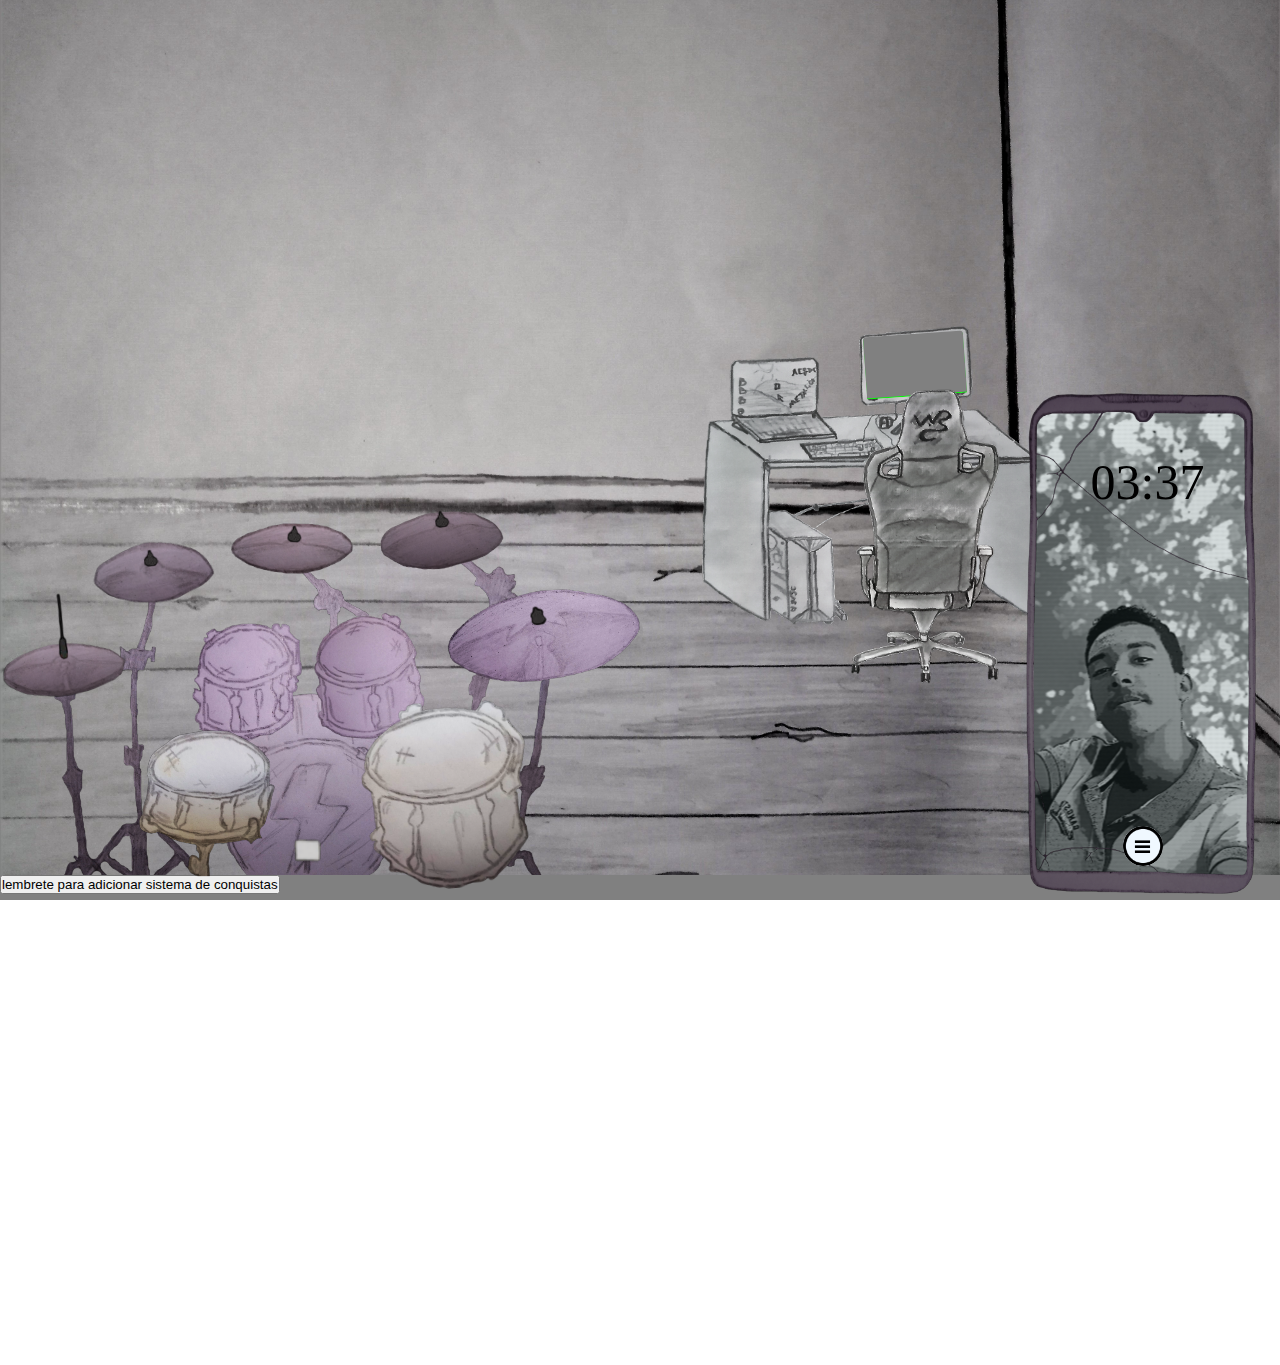
==== index.html @ 9cecd888 "deixando o site responsivo" ====
<!DOCTYPE html>
<html lang="pt-br">

<head>
  <meta charset="UTF-8">
  <meta http-equiv="X-UA-Compatible" content="IE=edge">
  <meta name="viewport" content="width=device-width, initial-scale=1.0">
  <link rel="stylesheet" href="assets/Css/style.css">
  <title>Portfolio</title>
</head>

<body>
  <div class="container">
    <div class="drums">
      <div class="bateria">
        <img src="assets/Media/bateria/bateria2.png" alt="bateria">
        <div data-key="KeyS" class="tom-1 click">
          <div class="tom-1-1"></div>
        </div>
        <div data-key="KeyD" class="tom-2 click">
          <div class="tom-2-2"></div>
        </div>
        <div data-key="KeyZ" class="snare click">
          <div class="snare-drum"></div>
        </div>
        <div data-key="KeyX" class="floor click">
          <div class="floor-drum"></div>
        </div>
        <div data-key="KeyA" class="hi-hat click">
          <div class="hi-hat-cymbal"></div>
        </div>
        <div class="hi-plus">
          <div class="hi-hat-plus"></div>
        </div>
        <div data-key="KeyQ" class="crash click">
          <div class="crash-drum"></div>
        </div>
        <div class="crash-plus">
          <div class="crash-drum-plus"></div>
        </div>
        <div data-key="KeyW" class="crash-2 click">
          <div class="crash-2-drum"></div>
        </div>
        <div class="crash-2-plus">
          <div class="crash-2-drum-plus"></div>
        </div>
        <div data-key="KeyE" class="crash-3 click">
          <div class="crash-3-drum"></div>
        </div>
        <div class="crash-3-plus">
          <div class="crash-3-drum-plus"></div>
        </div>
        <div data-key="KeyC" class="ride click">
          <div class="ride-cymbal"></div>
        </div>
        <div class="ride-plus">
          <div class="ride-cymbal-plus"></div>
        </div>
        <div data-key="Space" class="kick click">
          <div class="kick-drum"></div>
        </div>
        <div data-key="Space" class="pedal click">
          <div class="pedal-drum"></div>
        </div>
      </div>
    </div>

    <div class="desk">
      <div class="desk-img">
        <div class="desk-hand"><iframe width="100" height="61" src="https://www.youtube.com/embed/bCwcjfxvOCU?start=77" title="YouTube video player" frameborder="0" allow="accelerometer; autoplay; clipboard-write; encrypted-media; gyroscope; picture-in-picture; web-share" allowfullscreen></iframe><div class="desk-tv-grey"></div></div>
        <div class="desk-chair"></div>
      </div>

      <div class="second-desk">
        <div class="sd-drums"></div>
        <div class="sd-phone"></div>
      </div>
    </div>

    <div class="dialogue none">
      <p id="dialogue-text"></p>
    </div>
    
    <div class="phone">
      <div class="celular">
        <div class="tela">
          <img src="assets/Media/phone/phone2.png" alt="celular">
          <div class="first-screen flex">
            <div class="hours"></div>
            <div class="menu" title="Menu"></div>
          </div>

          <div class="bottons none">
            <div class="back">
              <div class="back-img" title="Voltar"></div>
            </div>
            <div class="home">
              <div class="homi-img" title="Tela Inicial"></div>
            </div>
            <div class="square">
              <div class="square-img"></div>
            </div>
          </div>

          <div class="second-screen none">
            <div class="app i-weather"></div>
            <div class="app i-camera"></div>
            <div class="app i-calendar"></div>
            <div class="app i-github"></div>
            <div class="app i-linkedin"></div>
            <div class="app i-calculator"></div>
            <div class="app i-memory"></div>
            <div class="app i-internet"></div>
            <div class="app i-quiz"></div>
            <div class="app i-contact"></div>
            <div class="app i-carrer"></div>
            <div class="app i-config"></div>
          </div>

          <div class="weather none">
            <h1>Clima</h1>

            <form class="busca">
              <input type="search" id="search-input">
              <button>Buscar</button>
            </form>

            <div class="resultado none">
              <div class="titulo">---</div>

              <div class="info">
                <div class="temp">
                  <div class="temp-titulo">Temperatura:</div>
                  <div class="temp-info">-- <sup>ºC</sup></div>
                </div>
                <div class="vento">
                  <div class="vento-titulo">Vento:</div>
                  <div class="vento-info">-- <span>km/h</span></div>
                </div>

                <img src="" alt="">
              </div>
            </div>

            <div class="aviso">Digite o nome da cidade que você deseja pesquisar sobre o clima atual!</div>

          </div>

          <div class="camera none">
            <div class="camera-top"></div>
            <div class="camera-bottom">
              <div class="camera-pictures"></div>
              <div class="camera-shot">
                <div class="ca-shot-ball"></div>
              </div>
              <div class="camera-front">
                <div class="ca-front-ball" title="Camera Frontal"></div>
              </div>
            </div>
          </div>

          <div class="about none">
            <h6>Sobre min</h6>
            <h1><br>
              <h5></h5>
            </h1>
            <span></span>
            <p></p>
            <div class="about-box">
              <span class="about-prev">
                <=</span>
                  <span class="about-next">=></span>
            </div>

          </div>

          <div class="github none">
            <div class="git-header">
              <div class="git-h"></div>
            </div>

            <div class="git-desc">
              <div class="git-img">
                <h5>WeulerSilva</h5>
              </div>
            </div>

            <div class="git-status">texto generico que vai ser mudado posteriormente!</div>

            <span>Joined 08/06/2023</span>

            <div class="git-bar"></div>

            <a href="https://github.com/WeulerSilva" target="_blank" class="git-perf">Perfil</a>
            <a href="https://github.com/WeulerSilva/Projetos" target="_blank" class="git-rep">Repositorios</a>
          </div>

          <div class="linkedin none">
            <div class="linkedin-head">
              <div class="linkedin-head-logo"></div>
              <div class="linkedin-head-img"></div>
              <h1>Weuler Silva</h1>
              <span>Front-end | Desenhista</span>
              <p>Alagoas, Brasil.</p>
            </div>

            <div class="linkedin-bar"></div>

            <div class="linkedin-about">
              <h2>Sobre</h2>
              <p>Texto pra ser preenchido depois futuramente para ficar igual ao linkedin.</p>
            </div>

            <div class="linkedin-bars"></div>

            <a href="https://www.linkedin.com/in/weuler-silva-b5887627a/" target="_blank">Ir para meu perfil</a>
          </div>

          <div class="calculator none">
            <h1>Calculadora</h1>
            <input type="text" value="">
            <table>
              <tr>
                <td><button class="botao" onclick="insert('7')">7</button></td>
                <td><button class="botao" onclick="insert('8')">8</button></td>
                <td><button class="botao" onclick="insert('6')">6</button></td>
                <td><button class="s-botao" onclick="erase()">Del</button></td>
              </tr>
              <tr>
                <td><button class="botao" onclick="insert('4')">4</button></td>
                <td><button class="botao" onclick="insert('5')">5</button></td>
                <td><button class="botao" onclick="insert('6')">6</button></td>
                <td><button class="botao" onclick="insert('+')">+</button></td>
              </tr>
              <tr>
                <td><button class="botao" onclick="insert('1')">1</button></td>
                <td><button class="botao" onclick="insert('2')">2</button></td>
                <td><button class="botao" onclick="insert('3')">3</button></td>
                <td><button class="botao" onclick="insert('-')">-</button></td>
              </tr>
              <tr>
                <td><button class="botao" onclick="insert('.')">.</button></td>
                <td><button class="botao" onclick="insert('0')">0</button></td>
                <td><button class="botao" onclick="insert('/')">/</button></td>
                <td><button class="botao" onclick="insert('*')">*</button></td>
              </tr>
              <tr>
                <td colspan="2"><button class="t-botao" onclick="clean()">Reset</button></td>
                <td colspan="2"><button class="f-botao" onclick="calcular()">=</button></td>
              </tr>
            </table>
          </div>

          <div class="memory none">
            <h1>Jogo da Memória</h1>
            <p>Vidas: 18</p>
            <p class="memory-win">V: 0</p>
            <p class="memory-lose">D: 0</p>
            <div class="memory-grid"></div>
          </div>

          <div class="internet none">
            <div class="inter-header">
              <div class="inter-header-logo"></div>
              <div class="inter-header-search"></div>
            </div>
            <div class="inter-body"></div>
            <div class="inter-footer">
              <div class="inter-footer-bar">
                <div class="inter-footer-name">I</div>
                <div class="inter-footer-name">n</div>
                <div class="inter-footer-name">t</div>
                <div class="inter-footer-name">e</div>
                <div class="inter-footer-name">r</div>
                <div class="inter-footer-name">n</div>
                <div class="inter-footer-name">e</div>
                <div class="inter-footer-name">t</div>
              </div>
              <div class="inter-footer-bar">
                <div class="inter-footer-number active" data-web="1">1</div>
                <div class="inter-footer-number" data-web="2">2</div>
                <div class="inter-footer-number" data-web="3">3</div>
                <div class="inter-footer-number" data-web="4">4</div>
                <div class="inter-footer-number" data-web="5">5</div>
                <div class="inter-footer-number" data-web="6">6</div>
                <div class="inter-footer-number" data-web="7">7</div>
                <div class="inter-footer-number" data-web="8">8</div>
              </div>
            </div>
          </div>

          <div class="quiz none">
            <h1>Quiz</h1>
            <div class="progress">
              <div class="progress-bar"></div>
            </div>

            <div class="question-area">
              <div class="question">...</div>
              <div class="options"></div>
            </div>

            <div class="score-area">
              <div class="score-text">Parabens</div>
              <div class="score-bi"></div>
              <div class="score-pct">Acertou 99%</div>
              <div class="score-text-two">Voce acertou 9 questoes de 10</div>
              <button>Tente denovo!</button>
            </div>
          </div>

          <div class="contact none">

            <div class="contact-number">
              <h1>Contatos</h1>
              <div class="my-contact" data-contact="Email" data-li="Email-genericoi@generico.com">
                <div class="contact-copied"></div>
                <div class="my-contact-info">
                  <div class="contact-contact"><span>Email</span></div>
                </div>
              </div>

              <div class="my-contact" data-contact="GitHub" data-li="https://github.com/WeulerSilva">
                <div class="contact-copied"></div>

                <div class="my-contact-info">
                  <div class="contact-contact"><span>GitHub</span></div>
                </div>
              </div>

              <div class="my-contact" data-contact="Linkedin"
                data-li="https://www.linkedin.com/in/weuler-silva-b5887627a/">
                <div class="contact-copied"></div>

                <div class="my-contact-info">
                  <div class="contact-contact"><span>Linkedin</span></div>
                </div>
              </div>

              <div class="my-contact" data-contact="Curriculo">
                <div class="contact-copied"></div>

                <div class="my-contact-info">
                  <div class="contact-contact"><span class="resume">Curiculo</span></div>
                </div>
              </div>
            </div>

            <div class="contact-open none">
              <div class="contact-open-center none">
                <div class="contact-open-photo"></div>
                <h3>aleatorio</h3>
              </div>

              <div class="contact-open-links"></div>
            </div>

            <div class="contact-footer">
              <div class="contact-footer-photo"></div>
              <h6>Meus contatos</h6>
            </div>

          </div>

          <div class="calendar none">
            <h1>Calendário</h1>
            <span>2000</span>
            <ul class="week">

            </ul>
            <div class="calendar-day">06</div>
            <h3>Julho</h3>

            <div class="calendar-change">
              <div class="calendar-prev">Anterior</div>
              <div class="calendar-next">Proximo</div>
            </div>

          </div>

          <div class="config none">
            <h1>Configurações</h1>

            <form class="config-lang">
              <p>Mudar idioma:</p>
              <select class="config-language">
                <option value="false">PT-BR</option>
                <option value="true" class="eng">ENG</option>
              </select>
              <button>Fazer alteração</button>
            </form>
          </div>
        </div>
      </div>

    </div>
  </div>
  <footer>
    <button>lembrete para adicionar sistema de conquistas</button>
  </footer>

  <script src="assets/Js/drum.js"></script>
  <script src="assets/Js/phone.js"></script>
  <script src="assets/Js/dialogue.js"></script>
</body>

</html>
---- assets/Css/style.css ----
@keyframes chair-animation {
  0% {
    transform: rotateY(0deg)
  }

  5% {
    transform: rotateY(-7deg)
  }

  10% {
    transform: rotateY(-15deg)
  }

  15% {
    transform: rotateY(-0deg)
  }

  20% {
    transform: rotateY(7deg)
  }

  25% {
    transform: rotateY(15deg)
  }

  30% {
    transform: rotateY(0deg)
  }

  35% {
    transform: rotateY(-7deg)
  }

  40% {
    transform: rotateY(-15deg)
  }

  45% {
    transform: rotateY(0deg)
  }

  50% {
    transform: rotateY(7deg)
  }

  55% {
    transform: rotateY(15deg)
  }

  60% {
    transform: rotateY(-7deg)
  }

  65% {
    transform: rotateY(-15deg)
  }

  70% {
    transform: rotateY(-0deg)
  }

  75% {
    transform: rotateY(7deg)
  }

  80% {
    transform: rotateY(15deg)
  }

  85% {
    transform: rotateY(0deg)
  }

  90% {
    transform: rotateY(-7deg)
  }

  95% {
    transform: rotateY(-15deg)
  }

  100% {
    transform: rotateY(0deg)
  }
}

@keyframes ride {
  0% {
    transform: rotateZ(-3deg)
  }

  25% {
    transform: rotateZ(-7deg)
  }

  50% {
    transform: rotateZ(0deg)
  }

  75% {
    transform: rotateZ(-7deg)
  }

  100% {
    transform: rotateZ(-3deg)
  }
}

@keyframes crash {
  0% {
    transform: rotateX(0deg);
  }

  25% {
    transform: rotateX(50deg);
  }

  50% {
    transform: rotateX(10deg);
  }

  75% {
    transform: rotateX(35deg);
  }

  100% {
    transform: rotateX(0deg);
  }
}

@keyframes hi-hat {
  0% {
    transform: translateY(0px) rotateZ(-5deg)
  }

  50% {
    transform: translateY(4px) rotateZ(-5deg)
  }

  100% {
    transform: translateY(0px) rotateZ(-5deg)
  }
}

@keyframes tom-1 {
  0% {
    transform: translateY(0px)
  }

  50% {
    transform: translateY(4px)
  }

  100% {
    transform: translateY(0px)
  }
}

@keyframes tom-2 {
  0% {
    transform: translateY(0px) rotateZ(-5deg)
  }

  50% {
    transform: translateY(4px) rotateZ(-5deg)
  }

  100% {
    transform: translateY(0px) rotateZ(-5deg)
  }
}

@keyframes floor {
  0% {
    transform: translateY(0px) rotateZ(-5deg)
  }

  50% {
    transform: translateY(4px) rotateZ(-5deg)
  }

  100% {
    transform: translateY(0px) rotateZ(-5deg)
  }
}

@keyframes pedal {
  0% {
    transform: translateY(0px) scale(1.03);
  }

  50% {
    transform: translateY(-7px) scale(0.7);
  }

  100% {
    transform: translateY(0px) scale(1.03);
  }
}



* {
  box-sizing: border-box;
  padding: 0;
  margin: 0;
}

body {
  overflow: hidden;
}

.container {
  display: flex;
  justify-content: space-between;
  width: 100vw;
  height: calc(100vh - 25px);
  background-color: aquamarine;
  background-image: url(../Images/quarto3.jpg);
  background-position: center;
  background-size: cover;
}

footer {
  width: 100vw;
  height: 25px;
  background-color: gray;
}

.flex {
  display: flex;
}

.none {
  display: none;
}



/*BATERIA*/
.drums {
  display: flex;
  justify-content: center;
  align-items: flex-end;
}

.bateria {
  position: relative;
  width: 600px;
  height: 362px;
  bottom: 6px;
}

.bateria img {
  display: inline-block;
  height: auto;
  max-width: 100%;
}

.bateria>div {
  position: absolute;
  top: 0;
}

.tom-1 {
  height: 32%;
  width: 19%;
  margin: 19.5% 32%;
  position: relative;
}

.tom-1-animation {
  animation-name: tom-2;
  animation-duration: 0.5s;
}

.tom-1-1 {
  background: url(../Media/bateria/tom1.png) no-repeat;
  background-size: contain;
  -webkit-filter: brightness(1);
  filter: brightness(1);
  transform: scaleY(1.03);
}

.tom-1-1 {
  display: flex;
  justify-content: center;
  align-items: center;
  height: 100%;
  width: 100%;
  cursor: pointer;
  position: absolute;
}

.tom-2 {
  height: 35%;
  width: 18.5%;
  margin: 18% 52%;
  transform: rotateZ(-5deg);
}

.tom-2-animation {
  animation-name: tom-2;
  animation-duration: 0.5s;
}

.tom-2-2 {
  background: url(../Media/bateria/tom2.png) no-repeat;
  background-size: contain;
  -webkit-filter: brightness(1);
  filter: brightness(1);
  transform: scaleY(1.03);
}

.tom-2-2 {
  display: flex;
  justify-content: center;
  align-items: center;
  height: 100%;
  width: 100%;
  cursor: pointer;
  position: absolute;
}

.snare {
  height: 40%;
  width: 23%;
  margin: 37.4% 23%;
}

.snare-drum {
  background: url(../Media/bateria/snare1.png) no-repeat;
  background-size: contain;
  -webkit-filter: brightness(1);
  filter: brightness(1);
  transform: scaleY(1.03);
}

.snare-drum {
  display: flex;
  justify-content: center;
  align-items: center;
  height: 100%;
  width: 100%;
  cursor: pointer;
  position: absolute;
}

.floor {
  height: 52%;
  width: 30%;
  margin: 32.4% 60%;
  transform: rotateZ(-5deg);
}

.floor-animation {
  animation-name: floor;
  animation-duration: 0.5s;
}

.floor-drum {
  background: url(../Media/bateria/floor.png) no-repeat;
  background-size: contain;
  -webkit-filter: brightness(1);
  filter: brightness(1);
  transform: scaleY(1.03);
}

.floor-drum {
  display: flex;
  justify-content: center;
  align-items: center;
  height: 100%;
  width: 100%;
  cursor: pointer;
  position: absolute;
}

.hi-hat {
  height: 16%;
  width: 21%;
  margin: 22.5% 0%;
  transform: rotateZ(-5deg);
  position: relative;
}

.hi-hat-animation {
  animation-name: hi-hat;
  animation-duration: 0.5s;
}

.hi-hat-cymbal {
  background: url(../Media/bateria/hi-hat.png) no-repeat;
  background-size: contain;
  -webkit-filter: brightness(1);
  filter: brightness(1);
  transform: scaleY(1.03);
}

.hi-hat-cymbal {
  display: flex;
  justify-content: center;
  align-items: center;
  height: 100%;
  width: 100%;
  cursor: pointer;
  position: absolute;
}

.hi-plus {
  height: 18.3%;
  width: 5%;
  margin: 14.3% 8.6%;
  transform: rotateZ(2deg);
  position: relative;
}

.hi-hat-plus {
  background: url(../Media/bateria/hi-hat2.png) no-repeat;
  background-size: contain;
  -webkit-filter: brightness(1);
  filter: brightness(1);
  transform: scaleY(1.03);
}

.hi-hat-plus {
  display: flex;
  justify-content: center;
  align-items: center;
  height: 100%;
  width: 100%;
  position: absolute;
}

.crash {
  height: 18%;
  width: 21%;
  margin: 5.5% 15%;
  position: relative;
}

.crash-animation {
  animation-name: crash;
  animation-duration: 0.5s;
}

.crash-drum {
  background: url(../Media/bateria/crash1.png) no-repeat;
  background-size: contain;
  -webkit-filter: brightness(1);
  filter: brightness(1);
  transform: scaleY(1.03);
}

.crash-drum {
  display: flex;
  justify-content: center;
  align-items: center;
  height: 100%;
  width: 100%;
  cursor: pointer;
  position: absolute;
}

.crash-plus {
  height: 5.3%;
  width: 3%;
  margin: 6.9% 23.6%;
  transform: rotateZ(-7deg);
  position: relative;
}

.crash-drum-plus {
  background: url(../Media/bateria/plug-crash.png) no-repeat;
  background-size: contain;
  -webkit-filter: brightness(1);
  filter: brightness(1);
  transform: scaleY(1.03);
}

.crash-drum-plus {
  display: flex;
  justify-content: center;
  align-items: center;
  height: 100%;
  width: 100%;
  position: absolute;
}

.crash-2 {
  height: 15%;
  width: 21%;
  margin: 2.5% 38%;
  position: relative;
}

.crash-2-drum {
  background: url(../Media/bateria/crash2.png) no-repeat;
  background-size: contain;
  -webkit-filter: brightness(1);
  filter: brightness(1);
  transform: scaleY(1.03);
}

.crash-2-drum {
  display: flex;
  justify-content: center;
  align-items: center;
  height: 100%;
  width: 100%;
  cursor: pointer;
  position: absolute;
}

.crash-2-plus {
  height: 5.3%;
  width: 3%;
  margin: 2.9% 47.6%;
  transform: rotateZ(2deg);
  position: relative;
}

.crash-2-drum-plus {
  background: url(../Media/bateria/plug-crash.png) no-repeat;
  background-size: contain;
  -webkit-filter: brightness(1);
  filter: brightness(1);
  transform: scaleY(1.03);
}

.crash-2-drum-plus {
  display: flex;
  justify-content: center;
  align-items: center;
  height: 100%;
  width: 100%;
  position: absolute;
}

.crash-3 {
  height: 17%;
  width: 21%;
  margin: 0.5% 63%;
  transform: rotateZ(-5deg);
  position: relative;
}

.crash-3-drum {
  background: url(../Media/bateria/crash3.png) no-repeat;
  background-size: contain;
  -webkit-filter: brightness(1);
  filter: brightness(1);
  transform: scaleY(1.03);
}

.crash-3-drum {
  display: flex;
  justify-content: center;
  align-items: center;
  height: 100%;
  width: 100%;
  cursor: pointer;
  position: absolute;
}

.crash-3-plus {
  height: 5.3%;
  width: 3%;
  margin: 0.3% 72.2%;
  transform: rotateZ(-10deg);
  position: relative;
}

.crash-3-drum-plus {
  background: url(../Media/bateria/plug-crash.png) no-repeat;
  background-size: contain;
  -webkit-filter: brightness(1);
  filter: brightness(1);
  transform: scaleY(1.03);
}

.crash-3-drum-plus {
  display: flex;
  justify-content: center;
  align-items: center;
  height: 100%;
  width: 100%;
  position: absolute;
}

.ride {
  height: 27%;
  width: 33%;
  margin: 13.5% 74%;
  transform: rotateZ(-3deg);
  position: relative;
}

.ride-animation {
  animation-name: ride;
  animation-duration: 0.5s;
}

.ride-cymbal {
  background: url(../Media/bateria/ride.png) no-repeat;
  background-size: contain;
  -webkit-filter: brightness(1);
  filter: brightness(1);
  transform: scaleY(1.03);
}

.ride-area,
.ride-cymbal {
  height: 100%;
  width: 100%;
  cursor: pointer;
  position: absolute;
}

.ride-plus {
  height: 6.3%;
  width: 3%;
  margin: 16.3% 88.2%;
  transform: rotateZ(-3deg);
  position: relative;
}

.ride-cymbal-plus {
  background: url(../Media/bateria/plug-ride.png) no-repeat;
  background-size: contain;
  -webkit-filter: brightness(1);
  filter: brightness(1);
  transform: scaleY(1.03);
}

.ride-cymbal-plus {
  display: flex;
  justify-content: center;
  align-items: center;
  height: 100%;
  width: 100%;
  position: absolute;
}

.kick {
  height: 30%;
  width: 16%;
  margin: 43% 45%;
}

.kick-drum {
  background: url() no-repeat;
  background-size: contain;
  -webkit-filter: brightness(1);
  filter: brightness(1);
  transform: scaleY(1.03);
}

.kick-drum {
  display: flex;
  justify-content: center;
  align-items: center;
  height: 100%;
  width: 100%;
  cursor: pointer;
  position: absolute;
}

.pedal {
  height: 8%;
  width: 5%;
  margin: 55% 48.7%;
}

.pedal-animation {
  animation-name: pedal;
  animation-duration: 0.5s;
}

.pedal-drum {
  background: url(../Media/bateria/pedal-drum.png) no-repeat;
  background-size: contain;
  -webkit-filter: brightness(1);
  filter: brightness(1);
  transform: scaleY(1.03);
}

.pedal-drum {
  height: 100%;
  width: 100%;
  cursor: pointer;
  position: absolute;
}

/*desk*/
.desk {
  display: flex;
  justify-content: center;
  align-items: flex-end;
}

.desk-img {
  background-image: url(../Images/desk.png);
  background-size: contain;
  background-position: center;
  background-repeat: no-repeat;
  position: relative;
  width: 400px;
  height: 300px;
  bottom: 250px;
  left: 70px;
}

.desk-hand {
  background-image: url();
  background-size: contain;
  background-position: center;
  background-repeat: no-repeat;
  background-color: #00FF00;
  border-radius: 3px 3px 0px 0px;
  transform: rotateZ(-4deg);
  position: relative;
  left: 195px;
  top: 10px;
  width: 100px;
  height: 61px;
}

.desk-tv-grey {
  cursor: pointer;
  background-color: grey;
  border-radius: 3px 3px 0px 0px;
  transform: rotateZ(0deg);
  position: relative;
  top: -66px;
  width: 100px;
  height: 61px;
}

.desk-chair {
  background-image: url(../Images/chair3.png);
  background-size: contain;
  background-position: center;
  background-repeat: no-repeat;
  position: relative;
  width: 150px;
  height: 300px;
  left: 180px;
}


/* phone */

.phone {
  display: flex;
  justify-content: center;
  align-items: flex-end;
}

.celular {
  position: relative;
  width: 285px;
  height: 492px;
  bottom: -8px;
}

.celular img {
  display: inline-block;
  position: relative;
  z-index: 1;
  height: auto;
  max-width: 100%;
}

.celular>div {
  position: absolute;
  top: 0;
}

.first-screen {
  justify-content: end;
  align-items: center;
  flex-direction: column;
  gap: 343px;
  position: relative;
  width: 218px;
  height: 464px;
  background-color: blue;
  bottom: 489px;
  left: 34px;
  border-radius: 12px;
  transition: all 1s ease-in-out;
}

.first-screen {
  background-image: url(../Media/phone/tela.png);
  background-position: center;
  background-position: cover;
}

.hours {
  display: flex;
  width: 105px;
  height: 30px;
  font-size: 50px;
}

.menu {
  display: flex;
  background-color: aliceblue;
  border-radius: 50%;
  margin-bottom: 10px;
  width: 40px;
  height: 40px;
  cursor: pointer;
  z-index: 2;
}

.menu {
  background-image: url(../Media/phone/menu-icon.png);
  background-position: center;
  background-size: cover;
}

.menu:hover {
  background-color: transparent;
  transition: all 0.7s ease-in-out;
}

.second-screen {
  justify-content: center;
  align-items: flex-start;
  flex-wrap: wrap;
  padding-top: 24px;
  gap: 22px;
  row-gap: 0px;
  position: relative;
  width: 218px;
  height: 464px;
  background-color: #c3d3e1;
  bottom: 489px;
  left: 34px;
  border-radius: 12px;
  transition: all 1s ease-in-out;
}

.app {
  display: flex;
  font-size: 15px;
  border-radius: 50%;
  margin-left: -4px;
  width: 50px;
  height: 50px;
  background-color: white;
  box-shadow: 1px 1px black;
  cursor: pointer;
  z-index: 2;
  opacity: 0.9;
}

.app span {
  position: relative;
  height: 5px;
  color: black;
  top: 50px;
  font-weight: 900;
}

.span-config {
  position: relative;
  height: 5px;
  color: black;
  top: 50px;
  left: 4px;
  font-weight: 900;
}

.bottons {
  position: absolute;
  z-index: 2;
  top: 453px;
  left: 36px;
  width: 74%;
  height: 32px;
  opacity: 0.9;
  background-color: black;
  border-radius: 0px 0px 10px 10px;
}

.back {
  flex: 1;
  background-color: rgb(16 16 16 / 95%);
  border-radius: 0px 0px 0px 10px;
}

.back-img {
  position: relative;
  margin: auto;
  background-image: url(../Media/phone/back-icon.png);
  background-position: center;
  background-size: cover;
  width: 30px;
  height: 28px;
  cursor: pointer;
  z-index: 2;
  transition: all 1s ease-in-out;
}

.back-img:hover {
  background-color: rgba(240, 248, 255, 0.3);
  border-radius: 5px;
}

.home {
  flex: 1;
  background-color: rgb(16 16 16 / 95%);
}

.homi-img {
  position: relative;
  margin: auto;
  background-image: url(../Media/phone/homi-icon.png);
  background-position: center;
  background-size: cover;
  width: 45px;
  height: 28px;
  cursor: pointer;
  z-index: 2;
  transition: all 1s ease-in-out;
}

.homi-img:hover {
  background-color: rgba(240, 248, 255, 0.3);
  border-radius: 5px;
}

.square {
  flex: 1;
  background-color: rgb(16 16 16 / 95%);
  border-radius: 0px 0px 5px;
}

.square-img {
  position: relative;
  margin: auto;
  background-image: url(../Media/phone/square-icon.png);
  background-position: center;
  background-size: cover;
  width: 40px;
  height: 30px;
  z-index: 2;
  transition: all 1s ease-in-out;
}

.square-app {
  justify-content: space-between;
  align-items: center;
  flex-direction: column;
  position: relative;
  width: 218px;
  height: 464px;
  background-color: green;
  bottom: 489px;
  left: 34px;
  border-radius: 12px;
  transition: all 1s ease-in-out;
}

/*App de clima*/
.i-weather {
  background-image: url(../Media/phone/weather-icon.png);
  background-position: center;
  background-size: cover;
  opacity: 0.8;
}

.weather {
  justify-content: flex-start;
  align-items: center;
  flex-direction: column;
  position: relative;
  width: 218px;
  height: 464px;
  background-color: #F9F871;
  bottom: 489px;
  left: 34px;
  border-radius: 12px;
  transition: all 1s ease-in-out;
}

.weather h1 {
  margin-top: 50px;
}

.busca {
  display: flex;
  flex-direction: column;
  gap: 10px;
  margin-top: 20px;
  border-radius: 5px;
  width: 180px;
  height: 60px;
  border-bottom: 1px solid white;
}

.busca input {
  margin: auto;
  border-radius: 5px;
  border-bottom: 2px solid black;
  width: 170px;
  font-size: 18px;
  z-index: 2;
  opacity: 0.9;
  font-family: sans-serif;
  outline: 0;
  color: black;
}

.busca button {
  margin: auto;
  border-bottom: 12px solid black;
  border-radius: 25px;
  width: 100px;
  font-size: 20px;
  font-family: cursive;
  z-index: 2;
  cursor: pointer;
  transition: 1s;
}

.busca button:hover {
  border-bottom: 2px solid black;
}

.aviso {
  font-size: 20px;
  margin: auto;
  text-align: center;
}

.titulo {
  margin-left: -50px;
  margin-top: 25px;
  font-size: 20px;
}

.temp-titulo {
  font-size: 18px;
  margin-top: 8px;
}

.temp-info {
  font-size: 20px;
  padding-left: 16px;
}

.vento-titulo {
  font-size: 18px;
  margin-top: 10px;
}

.vento-info {
  font-size: 20px;
  padding-left: 16px;
}

.cont-bottons {
  position: absolute;
  bottom: 0px;
  width: 100%;
}

.resultado {
  flex-direction: column;
}

/* App de camera */
.i-camera {
  background-image: url(../Media/phone/camera-icon.png);
  background-position: center;
  background-size: cover;
}

.camera {
  justify-content: space-between;
  align-items: center;
  flex-direction: column;
  position: relative;
  width: 218px;
  height: 464px;
  bottom: 489px;
  left: 34px;
  border-radius: 12px;
  transition: all 1s ease-in-out;
}

.camera-img {
  background-image: url(../Media/phone/cachorro.gif);
  background-position: center;
  background-size: cover;
}

.camera-top {
  display: flex;
  background-color: black;
  width: 100%;
  height: 50px;
}

.camera-bottom {
  display: flex;
  background-color: aliceblue;
  width: 100%;
  height: 110px;
}

.camera-pictures {
  flex: 1;
  background-color: black;
}

.camera-shot {
  flex: 2;
  background-color: black;
}

.ca-shot-ball {
  width: 60px;
  height: 60px;
  border-radius: 50%;
  margin-top: 10px;
  margin: auto;
  background-color: white;
  background-image: url(../Media/phone/cam-shot.png);
  background-position: center;
  background-size: cover;
}

.camera-front {
  flex: 1;
  background-color: black;
}

.ca-front-ball {
  position: relative;
  width: 40px;
  height: 40px;
  border-radius: 50%;
  margin-top: 10px;
  margin: auto;
  background-color: black;
  z-index: 2;
  cursor: pointer;
  background-image: url(../Media/phone/cam-front.png);
  background-position: center;
  background-size: cover;
  box-shadow: 0px 2px 20px white;
}

.ca-front-ball:hover {
  box-shadow: none;
}

/* App de carreira */

.about {
  justify-content: flex-start;
  align-items: center;
  flex-direction: column;
  position: relative;
  width: 218px;
  height: 464px;
  background-color: black;
  bottom: 489px;
  left: 34px;
  border-radius: 12px;
  transition: all 1s ease-in-out;
  color: white;
}

.about h6 {
  font-size: 20px;
  margin-top: 10px;
  margin-right: 90px;
  color: #5cd8bc;
}

.about h1 {
  margin-top: 8px;
  font-size: 32px;
}

.about h5 {
  color: #5cd8bc;
  font-size: 30px;
}

.about span {
  width: 30%;
  height: 3px;
  background-color: #5cd8bc;
  margin-top: 10px;
  margin-right: 100px;
}

.about p {
  padding: 10px 10px 0px;
  font-size: 18px;
}

.about-box {
  position: absolute;
  top: 365px;
  left: 2px;
  width: 97%;
  height: 50px;
  margin-top: 5px;
  background-color: #0a66c2;
  background: linear-gradient(45deg, #1c322f, #141414);
  z-index: 2;
}

.about-box .about-prev {
  position: absolute;
  right: 35px;
  background-color: unset;
  color: unset;
  font-size: 30px;
  margin-left: 60px;
  cursor: pointer;
  color: #5cd2b9;
}

.about-box .about-next {
  position: absolute;
  background-color: unset;
  color: unset;
  font-size: 30px;
  cursor: pointer;
  left: 170px;
  color: #5cd2b9;
}

.about-next:hover,
.about-prev:hover {
  color: white;
  transition: all 1s ease-in-out;
}


/* App github */
.i-github {
  background-image: url(../Media/phone/github-icon.png);
  background-position: center;
  background-size: cover;
}

.github {
  justify-content: flex-start;
  align-items: center;
  flex-direction: column;
  position: relative;
  width: 218px;
  height: 464px;
  background-color: #0d1117;
  bottom: 489px;
  left: 34px;
  border-radius: 12px;
  transition: all 1s ease-in-out;
}

.git-header {
  width: 100%;
  background-color: #161b22;
}

.git-h {
  position: relative;
  bottom: 5px;
  width: 40px;
  height: 40px;
  margin: auto;
  background-color: white;
  border-radius: 50%;
  margin-top: 20px;
}

.git-desc {
  display: flex;
  flex-direction: column;
}

.git-img {
  position: relative;
  top: 20px;
  left: -60px;
  width: 70px;
  height: 70px;
  border-radius: 50%;
  background-color: aqua;
  box-shadow: 0 0 0 1px white;
  background-image: url(../Media/phone/tela.png);
  background-position: center;
  background-size: cover;
}

.git-img h5 {
  position: relative;
  font-size: 20px;
  font-weight: 100;
  left: 80px;
  top: 25px;
  color: #666e77;
}

.git-status {
  display: flex;
  text-align: center;
  margin-top: 35px;
  border-radius: 5px;
  width: 90%;
  border: 1px solid #30363d;
  color: #7d8590;
}

.github span {
  margin-top: 15px;
  margin-right: 60px;
  color: white;
  font-size: 13px;
  font-weight: 600;
}

.git-bar {
  width: 100%;
  margin-top: 5px;
  border: 2px solid #30363d;
}

.github a {
  z-index: 2;
  background-color: #1f6feb;
  border-radius: 1px solid grey;
  text-decoration: none;
  color: #f4f8fe;
  font-size: 25px;
  border-radius: 5px;
  margin-top: 40px;
}

.github a:hover {
  border: 1px solid #666e77;
  background-color: #1f71ebaf;
}

/* app Linkedin */
.i-linkedin {
  background-image: url(../Media/phone/linkedin-icon3.png);
  background-position: center;
  background-size: cover;
}

.linkedin {
  justify-content: flex-start;
  align-items: center;
  flex-direction: column;
  position: relative;
  width: 218px;
  height: 464px;
  background-color: #f3f2ef;
  bottom: 489px;
  left: 34px;
  border-radius: 12px;
  transition: all 1s ease-in-out;
}

.linkedin-head {
  width: 100%;
  height: 75px;
  background-color: #a0b4b7;
  /* colocar uma background-img para fazer a thumb do linkedin*/
}

.linkedin-head-img {
  width: 90px;
  height: 90px;
  background-color: #30363d;
  margin-top: 25px;
  margin-left: 10px;
  border-radius: 50%;
  border: 3px solid white;
  background-image: url(../Media/phone/tela.png);
  background-position: center;
  background-size: cover;
}

.linkedin-head-logo {
  position: absolute;
  border-radius: 5px;
  left: 170px;
  top: 8px;
  width: 35px;
  height: 35px;
  background-color: #0a66c2;
}

.linkedin-head h1 {
  font-size: 23px;
  font-weight: 600;
  margin-left: 10px;
}

.linkedin-head span {
  margin-left: 10px;
  color: #191919;
}

.linkedin-head p {
  margin-left: 10px;
  font-size: 14px;
}

.linkedin-about {
  margin-top: 135px;
  margin-left: 10px;
  margin-right: 10px;
}

.linkedin-about h2 {
  margin-bottom: 5px;
}

.linkedin-about p {
  color: #191919;
}

.linkedin-bar {
  position: relative;
  top: 120px;
  width: 100%;
  height: 10px;
  background-color: #fcf9f1fd;
  border: 1px solid #797259;
}

.linkedin-bars {
  position: relative;
  top: 10px;
  width: 100%;
  height: 10px;
  background-color: #fcf9f1fd;
  border: 1px solid #797259;
}

.linkedin a {
  margin-top: 40px;
  background-color: white;
  color: #686868;
  font-size: 20px;
  border: 2px solid #686868;
  border-radius: 40px;
  padding: 10px;
  text-decoration: none;
  z-index: 2;
}

.linkedin a:hover {
  border: 2px solid #494848;
  background-color: rgb(218, 218, 218);
}

/*app de calculadora*/
.i-calculator {
  background-image: url(../Media/phone/calc-icon3.png);
  background-position: center;
  background-size: cover;
  opacity: 0.8;
}

.calculator {
  justify-content: flex-start;
  align-items: center;
  flex-direction: column;
  position: relative;
  width: 218px;
  height: 464px;
  background-color: #3b4664;
  bottom: 489px;
  left: 34px;
  border-radius: 12px;
  transition: all 1s ease-in-out;
}

.calculator h1 {
  color: white;
  background-color: rgba(255, 255, 255, 0.2);
  border-radius: 5px;
  padding-top: 10px;
}

table {
  background-color: rgba(24, 31, 50, 0.5);
  margin-top: 7px;
  z-index: 2;
}

.calculator input {
  width: 90%;
  height: 50px;
  margin-top: 20px;
  background-color: #181f32;
  color: white;
  font-size: 30px;
  border-radius: 5px;
}

.botao {
  cursor: pointer;
  width: 48px;
  height: 50px;
  margin-bottom: 10px;
  border-radius: 8px;
  background-color: #eae3db;
  font-size: 20px;
  border-bottom: 5px solid #aea49d;
}

.botao:hover {
  background-color: rgba(234, 227, 219, 0.5);
  transition: all 0.5s ease-in-out;
  border-bottom: 5px solid rgba(174, 164, 157, 0.3);
  border-right: none;
}

.s-botao {
  cursor: pointer;
  width: 48px;
  height: 50px;
  margin-bottom: 10px;
  color: white;
  background-color: #647299;
  border-bottom: 5px solid #424e75;
}

.s-botao:hover,
.t-botao:hover {
  background-color: rgba(100, 114, 153, 0.5);
  transition: all 0.5s ease-in-out;
  border-bottom: 5px solid rgba(66, 78, 117, 0.5);
  border-right: none;
}

.t-botao {
  cursor: pointer;
  width: 100px;
  height: 50px;
  color: white;
  background-color: #647299;
  border-bottom: 5px solid #424e75;
}

.f-botao {
  cursor: pointer;
  width: 100px;
  height: 50px;
  color: white;
  background-color: #d13f30;
  border-bottom: 5px solid #8f2316;
}

.f-botao:hover {
  background-color: rgba(209, 63, 48, 0.5);
  transition: all 0.5s ease-in-out;
  border-bottom: 5px solid rgba(143, 35, 22, 0.2);
  border-right: none;
}

/*app jogo da memoria*/
.memory {
  justify-content: flex-start;
  align-items: center;
  flex-direction: column;
  position: relative;
  width: 218px;
  height: 464px;
  background-color: white;
  bottom: 489px;
  left: 34px;
  border-radius: 12px;
  transition: all 1s ease-in-out;
}

.memory h1 {
  border: 3px solid black;
  text-align: center;
  width: 200px;
  font-size: 25px;
  margin-top: 5px;
}

.memory p {
  color: black;
  padding: 10px 0px 0px 0px;
  font-weight: 900;
  font-size: 20px;
  border: 3px solid black;
}

.memory-win {
  position: relative;
  bottom: 10px;
  right: 60px;
}

.memory-lose {
  position: relative;
  bottom: 48px;
  left: 60px;
}

.memory-grid {
  display: grid;
  grid-template-columns: repeat(4, 1fr);
  border: 3px solid white;
  border-radius: 3px;
  gap: 7px;
  width: 100%;
  max-width: 200px;
  background-color: white;
  margin: 0 auto;
  margin-top: -48px;
}

.memory-card {
  aspect-ratio: 3/4;
  width: 100%;
  background-color: #333;
  border: 1px solid black;
  border-radius: 7px;
  position: relative;
  transition: all 400ms ease;
  transform-style: preserve-3d;
  z-index: 2;
  cursor: pointer;
}

.card {
  width: 100%;
  height: 100%;
  position: absolute;
  border: 2px solid black;
  border-radius: 5px;
}

.reveal-card {
  transform: rotateY(180deg);
}

.disable-card {
  opacity: 0.5;
}

/*mudar posteiormente o cback sera a parte da frente da carta e o front a que sera escondida*/
.cback {
  /*background-image: url(../Media/phone/tela.png);*/
  background-size: cover;
  background-position: center;
  backface-visibility: hidden;
  background-color: #F9F871;
}

/*app internet*/
.internet {
  justify-content: flex-start;
  align-items: center;
  flex-direction: column;
  position: relative;
  width: 218px;
  height: 464px;
  background-color: blueviolet;
  bottom: 489px;
  left: 34px;
  border-radius: 12px;
  transition: all 1s ease-in-out;
}

.inter-header {
  display: flex;
  justify-content: center;
  align-items: center;
  gap: 15px;
  width: 100%;
  height: 15%;
  background-color: #2F4858;
}

.inter-header-logo {
  background-color: red;
  width: 50px;
  height: 50px;
}

.inter-header-search {
  background-color: white;
  width: 120px;
  height: 30px;
}

.inter-body {
  background-color: #4A62FF;
  width: 100%;
  height: 70%;
}

.inter-body-site {
  display: flex;
  width: 100%;
  height: 32%;
  background-color: #ffffff;
  margin-top: 5px;
}

.inter-body-content {
  display: flex;
  flex-direction: column;
  width: 80%;
  height: 100%;
  z-index: 2;
}

.inter-body-content a {
  font-size: 17px;
  padding-left: 8px;
  font-weight: bolder;
  color: black;
  text-decoration: none;
  z-index: 2;
}

.inter-body-content a:hover {
  text-decoration: underline;
}

.inter-body-content p {
  font-size: 14px;
  width: 215px;
  padding: 0px 3px;
  text-size-adjust: auto;
}

.inter-body-photo {
  display: flex;
  width: 17%;
  height: 30px;
  background-color: red;
  border-radius: 3px;
}

.inter-body-photo img {
  width: 100%;
  height: 30px;
}

.inter-footer {
  display: flex;
  flex-direction: column;
  width: 100%;
  height: 30%;
  background-color: #0d1117;
}

.inter-footer-bar {
  display: flex;
  justify-content: center;
  color: white;
}

.inter-footer-name {
  display: flex;
  padding: 0px 2px 0px;
  font-size: 40px;
}

.inter-footer-number {
  display: flex;
  padding: 0px 5px 0px;
  font-size: 20px;
  cursor: pointer;
  z-index: 2;
}

.inter-footer-number:hover {
  color: red;
}

.active {
  color: red;
}

/*app Quiz*/
.quiz {
  justify-content: flex-start;
  align-items: center;
  flex-direction: column;
  position: relative;
  width: 218px;
  height: 464px;
  background-color: darkorange;
  color: white;
  bottom: 489px;
  left: 34px;
  border-radius: 12px;
  transition: all 1s ease-in-out;
}

.score-area {
  background-color: #895999;
  color: white;
  text-align: center;
  width: 200px;
  font-size: 25px;
}

.score-area button {
  position: relative;
  z-index: 2;
  cursor: pointer;
  background-color: #2F4858;
  color: white;
  width: 75px;
  font-size: 20px;
  margin-top: 5px;
  border-radius: 5px;
  top: 25px;
}

.score-pct {
  background-color: white;
  margin: 10px 0px;
}

.progress {
  width: 100%;
  height: 5px;
  left: 0;
  top: 0;
  right: 0;
}

.progress-bar {
  background-color: #2F4858;
  height: 100%;
  transition: all ease .5s;
}

.question-area {
  margin-left: 7px;
}

.options {
  width: 207px;
  z-index: 2;
  cursor: pointer;
}

.option {
  position: relative;
  z-index: 2;
  cursor: pointer;
}

.question {
  background-color: #D1528B;
  color: rgb(255, 255, 255);
  font-size: 30px;
}

.option {
  background-color: #2F4858;
  color: white;
  margin-top: 10px;
  font-size: 25px;
  transition: 0.5s;
}

.option:hover {
  background-color: rgb(255, 255, 255);
}

.option span {
  background-color: #D1528B;
  color: white;
}

/* app contact */
.contact {
  justify-content: space-between;
  flex-direction: column;
  position: relative;
  width: 218px;
  height: 464px;
  background-color: white;
  color: blue;
  bottom: 489px;
  left: 34px;
  border-radius: 12px;
  transition: all 1s ease-in-out;
}

.contact-contact span {
  padding-left: 5px;
}

.contact-number {
  display: flex;
  flex-direction: column;
  align-items: flex-start;
  gap: 5px;
}

.contact-number h1 {
  margin: 5px auto;
}

.my-contact {
  display: flex;
  flex-direction: row;
  justify-content: center;
  font-weight: 900;
  color: black;
  font-size: 20px;
  position: relative;
  left: 10px;
  cursor: pointer;
  z-index: 2;
}

.my-contact:hover {
  background-color: rgba(128, 128, 128, 0.137);
}

.my-contact-info {
  display: flex;
  flex-direction: column;
}

.contact-copied {
  width: 25px;
  height: 25px;
  background-color: #00FF00;
  cursor: pointer;
  z-index: 2;
}

.contact-footer {
  display: flex;
  flex-direction: column;
  align-items: center;
  width: 100%;
  background-color: rgba(128, 128, 128, 0.137);
  margin-bottom: 34px;
  padding: 10px 0px;
}

.contact-footer-photo {
  width: 50px;
  height: 50px;
  margin-bottom: 10px;
  border-radius: 50%;
  background-color: #00FF00;
  z-index: 2;
  cursor: pointer;
}


.contact-open {
  flex-direction: column;
  position: relative;
  top: 20px;
  width: 100%;
  height: auto;
  background-color: #161b22;
  margin-top: 20px;
  transition: height 1s ease;
}

.contact-open-center {

  flex-direction: column;
  justify-content: center;
  align-items: center;
}

.contact-open-center h3 {
  color: white;
  margin: 10px 0px;
}

.contact-open-photo {
  width: 35px;
  height: 35px;
  background-color: #0a66c2;
  border-radius: 50%;
  margin-top: 10px;
}

.contact-open-links {
  display: flex;
  flex-direction: row;
  justify-content: space-around;
  z-index: 2;
}

.contact-open-copie,
.contact-open-go {
  width: 30px;
  height: 30px;
  background-color: #00FF00;
  margin-bottom: 10px;
  z-index: 2;
  cursor: pointer;
}

/*app holiday*/
.i-calendar {
  background-image: url(../Media/phone/calendar-icon.png);
  background-position: center;
  background-size: cover;
}

.calendar {
  justify-content: flex-start;
  align-items: center;
  flex-direction: column;
  position: relative;
  width: 218px;
  height: 464px;
  background-color: #e4e4e4;
  bottom: 489px;
  left: 34px;
  border-radius: 12px;
  transition: all 1s ease-in-out;
}

.calendar h1 {
  color: black;
}

.calendar span {
  position: relative;
  text-align: center;
  top: 100px;
  right: 55px;
  z-index: 3;
  border-radius: 5px;
  border: 2px solid black;
  color: black;
  background-color: white;
  width: 85px;
  height: 25px;
  font-size: 1.5rem;
  margin: 0;
}

.week {
  display: flex;
  margin-top: 15px;
  gap: 5px;
  height: 70px;
  width: 195px;
  padding: 20px 2px;
  border-radius: 10px;
  list-style: none;
  background-color: #fff;
  box-shadow: 3px 3px grey;
  color: black;
  font-size: 13px;
  font-weight: 600;
  z-index: 2;
  opacity: 0.8;
}

.week li {
  width: 23px;
  height: 45px;
  background-color: yellow;
}

.week li.current {
  position: relative;
  color: #040305;
  border: 3px solid #aaa;
  border-radius: 5px;
  text-align: center;
  bottom: 35px;
  width: 50px;
  cursor: pointer;
}

.calendar-day {
  background-color: white;
  width: 185px;
  height: 130px;
  font-size: 85px;
  text-align: center;
  padding-top: 15px;
  color: black;
  border: 2px solid black;
  box-shadow: 2px 2px yellow;
  text-shadow: 2px 2px yellow;
}

.calendar h3 {
  position: relative;
  max-width: 195px;
  bottom: 15px;
  font-size: 2.5rem;
  color: black;
  font-weight: 900;
  text-shadow: 1px 1px yellow;
  box-shadow: 1px 1px yellow;
  background-color: white;
  border-radius: 5px;
  border: 3px solid black;
}

.calendar-change {
  display: flex;
  z-index: 2;
  border: 2px solid black;
  width: 200px;
  height: 40px;
  background-color: white;
}

.calendar-next {
  flex: 1;
  text-align: center;
  border-left: 2px solid black;
  cursor: pointer;
  color: black;
  text-shadow: 2px 2px yellow;
  margin-top: 10px;
}

.calendar-prev {
  flex: 1;
  text-align: center;
  cursor: pointer;
  color: black;
  text-shadow: 2px 2px yellow;
  margin-top: 10px;
  transition: 1.5s;
}

.calendar-prev:hover,
.calendar-next:hover {
  background-color: yellow;
}


/*app config */
.config {
  justify-content: flex-start;
  align-items: center;
  flex-direction: column;
  position: relative;
  width: 218px;
  height: 464px;
  background-color: grey;
  color: white;
  bottom: 489px;
  left: 34px;
  border-radius: 12px;
  transition: all 1s ease-in-out;
}

.config-lang {
  margin: 0px 0px 0px 15px;
  z-index: 2;
  text-align: center;
}



/*dialogue*/
.dialogue {
  align-items: center;
  position: absolute;
  top: 10px;
  left: 20px;
  border: 1px solid black;
  border-radius: 8px;
  background-color: #f3f2ef;
  width: 70vw;
  height: 30vh;
  font-size: 25px;
  text-align: center;
}

.dialogue-arrow {
  position: absolute;
  background-color: #f3f2ef;
  border-radius: 100% 0% 100% 0% / 100% 100% 0% 0%;
  width: 50px;
  height: 50px;
  font-size: 30px;
  top: 230px;
  right: 30px;
  transform: rotate(45deg);
  border: 1px solid black;
}

.dialogue-animation {
    animation-name: chair-animation;
    animation-duration: 10s;
}

/*second-desk*/

.second-desk {
  display: none;
  justify-content: space-around;
  align-items: center;
  position: absolute;
  background-color: green;
  width: 60vw;
  height: 20vh;
}

.sd-drums {
  display: flex;
  background-color: pink;
  width: 100px;
  height: 100px;
}

.sd-phone {
  display: flex;
  background-color: red;
  width: 100px;
  height: 100px;
}

@media (max-width: 1250px) {
  .drums {
    display: inline-block;
    z-index: 2;
  }

  .bateria {
    position: absolute;
    bottom: 30px;
  }

  .dialogue {
    font-size: 20px;
  }

  .dialogue-arrow {
    left: 450px;
  }
}

@media (max-width: 900px) {
  .container {
    justify-content: center;
  }

  .drums {
    display: none;
  }

  .phone {
    display: none;
  }

  .dialogue {
    font-size: 17px;
  }

  .dialogue-arrow {
    left: 350px;
  }

  .desk-img {
    left: 0px;
  }

  .second-desk {
    display: flex;
  }
}



/*.dialogue {
  color: red;
  font-size: 20px;
}

.desk {
  display: inline-block;
}

.desk-img {
position: absolute;
}

.bateria {
  z-index: 2;
}
*/
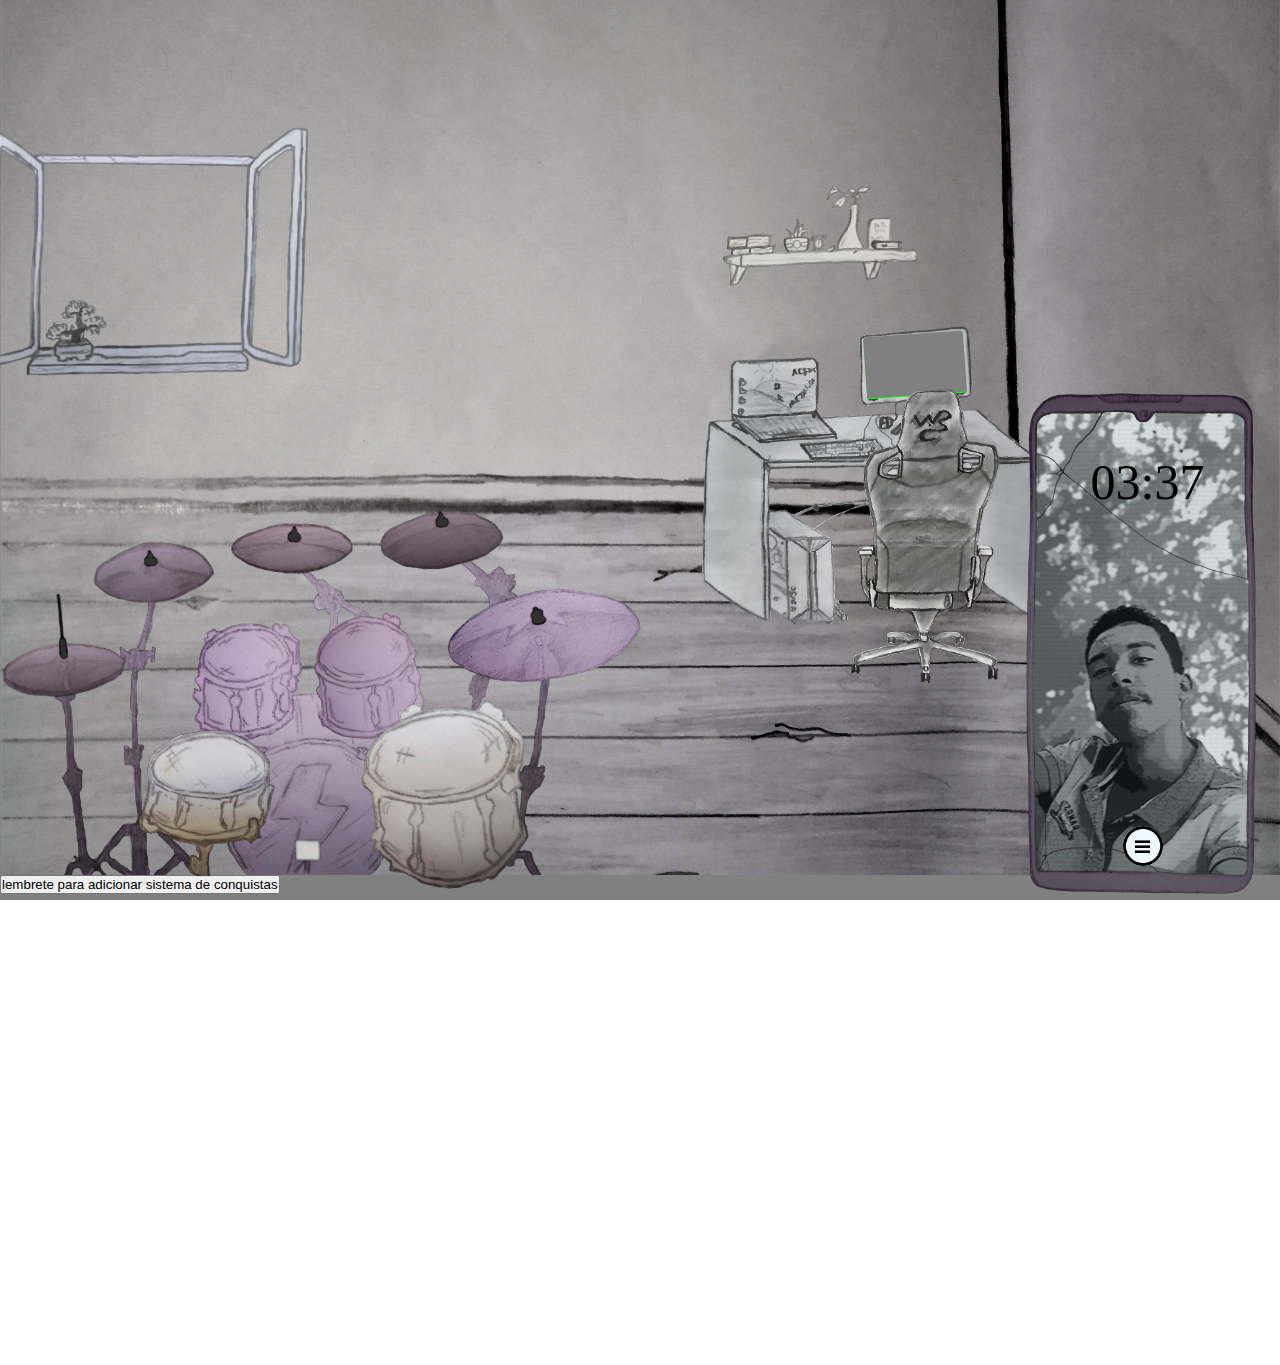
==== commit 3d590f14: "adicionando janela e estante" ====
--- a/index.html
+++ b/index.html
@@ -69,12 +69,16 @@
       <div class="desk-img">
         <div class="desk-hand"><iframe width="100" height="61" src="https://www.youtube.com/embed/bCwcjfxvOCU?start=77" title="YouTube video player" frameborder="0" allow="accelerometer; autoplay; clipboard-write; encrypted-media; gyroscope; picture-in-picture; web-share" allowfullscreen></iframe><div class="desk-tv-grey"></div></div>
         <div class="desk-chair"></div>
+        <div class="desk-estante"></div>
+        <div class="desk-window"></div>
       </div>
 
       <div class="second-desk">
         <div class="sd-drums"></div>
         <div class="sd-phone"></div>
       </div>
+
+      
     </div>
 
     <div class="dialogue none">
--- a/assets/Css/style.css
+++ b/assets/Css/style.css
@@ -2242,6 +2242,36 @@
   height: 100px;
 }
 
+.desk-estante {
+  position: relative;
+  bottom: 500px;
+  left: 50px;
+  background-image: url(../Images/estante.png);
+  background-position: center;
+  background-size: contain;
+  background-repeat: no-repeat;
+  width: 200px;
+  height: 100px;
+}
+
+.desk-window {
+  position: relative;
+  bottom: 660px;
+  right: 700px;
+  background-image: url(../Images/windows.png);
+  background-position: center;
+  background-size: contain;
+  background-repeat: no-repeat;
+  width: 350px;
+  height: 250px;
+}
+
+
+
+
+
+/* responsividade*/
+
 @media (max-width: 1250px) {
   .drums {
     display: inline-block;
@@ -2253,6 +2283,10 @@
     bottom: 30px;
   }
 
+  .desk-window {
+    right: 330px;
+  }
+
   .dialogue {
     font-size: 20px;
   }
@@ -2287,11 +2321,45 @@
     left: 0px;
   }
 
+  .desk-estante {
+    right:320px
+  }
+
   .second-desk {
     display: flex;
   }
 }
 
+@media (max-width: 660px) {
+  .dialogue {
+    font-size: 14px;
+    width: 85vw;
+  }
+
+  .dialogue-arrow {
+    left: 210px;
+  }
+
+  .memory h1 {
+    font-size: 20px;
+    text-align: center;
+  }
+
+  .app span {
+    font-size: 13px;
+  }
+}
+
+@media (max-width: 450px) {
+  .bateria {
+    width: 450px;
+    bottom: -62px;
+  }
+
+  .hi-hat-plus {
+    width: 70%;
+  }
+}
 
 
 /*.dialogue {
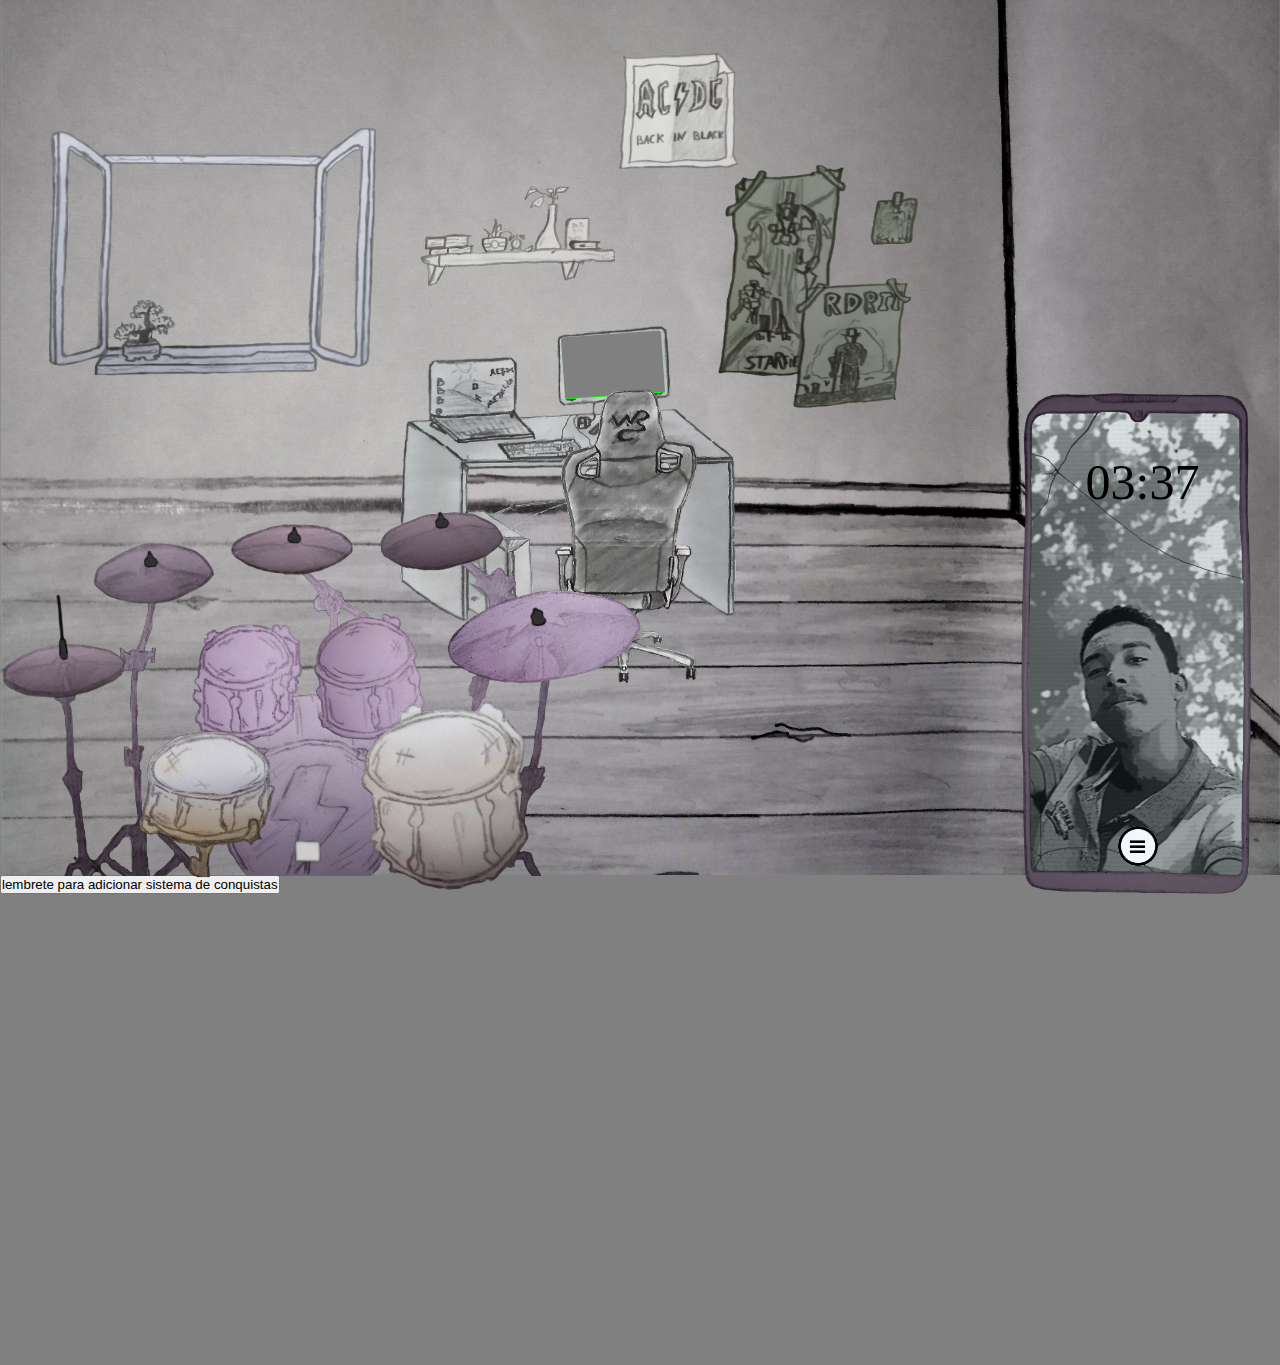
==== commit 8d439703: "adicionando posters e responsividade" ====
--- a/index.html
+++ b/index.html
@@ -71,6 +71,8 @@
         <div class="desk-chair"></div>
         <div class="desk-estante"></div>
         <div class="desk-window"></div>
+        <div class="desk-poster"></div>
+        <div class="desk-posters"></div>
       </div>
 
       <div class="second-desk">
--- a/assets/Css/style.css
+++ b/assets/Css/style.css
@@ -208,6 +208,7 @@
 
 body {
   overflow: hidden;
+  background-color: grey;
 }
 
 .container {
@@ -2266,13 +2267,38 @@
   height: 250px;
 }
 
+.desk-poster {
+  position: relative;
+  bottom: 800px;
+  right: 150px;
+  background-image: url(../Images/poster.png);
+  background-position: center;
+  background-size: contain;
+  background-repeat: no-repeat;
+  width: 150px;
+  height: 150px;
+}
+
+.desk-posters {
+  position: relative;
+  bottom: 1050px;
+  left: 350px;
+  transform: rotateY(50deg);
+  background-image: url(../Images/posters.png);
+  background-position: center;
+  background-size: contain;
+  background-repeat: no-repeat;
+  width: 300px;
+  height: 300px;
+}
+
 
 
 
 
 /* responsividade*/
 
-@media (max-width: 1250px) {
+@media (max-width: 1300px) {
   .drums {
     display: inline-block;
     z-index: 2;
@@ -2294,6 +2320,17 @@
   .dialogue-arrow {
     left: 450px;
   }
+
+  .desk-posters {
+    transform: rotateY(0deg);
+    width: 200px;
+  }
+
+  .desk-poster {
+    bottom: 1000px;
+    left: 250px;
+    width: 120px;
+  }
 }
 
 @media (max-width: 900px) {
@@ -2327,6 +2364,16 @@
 
   .second-desk {
     display: flex;
+  }
+
+  .desk-posters {
+    width: 150px;
+    left: 310px;
+  }
+
+  .desk-poster {
+    width: 90px;
+    bottom: 950px;
   }
 }
 
@@ -2340,6 +2387,15 @@
     left: 210px;
   }
 
+  .bateria {
+    width: 450px;
+    bottom: -62px;
+  }
+
+  .hi-hat-plus {
+    width: 70%;
+  }
+
   .memory h1 {
     font-size: 20px;
     text-align: center;
@@ -2348,9 +2404,34 @@
   .app span {
     font-size: 13px;
   }
-}
-
-@media (max-width: 450px) {
+
+  .desk-window {
+    display: none;
+  }
+
+  .desk-posters {
+    bottom: 850px;
+  }
+
+  .desk-poster {
+    bottom: 550px;
+    left: -80px;
+  }
+}
+
+@media (max-width: 540px) {
+  .desk-posters {
+    left: 250px;
+  }
+
+  .desk-poster {
+    bottom: 740px;
+    left: 100px;
+  }
+
+}
+
+@media (max-width: 500px) {
   .bateria {
     width: 450px;
     bottom: -62px;
@@ -2361,6 +2442,16 @@
   }
 }
 
+@media (max-width: 450px) {
+  .bateria {
+    display: none;
+  }
+
+  .sd-drums {
+    display: none;
+  }
+}
+
 
 /*.dialogue {
   color: red;
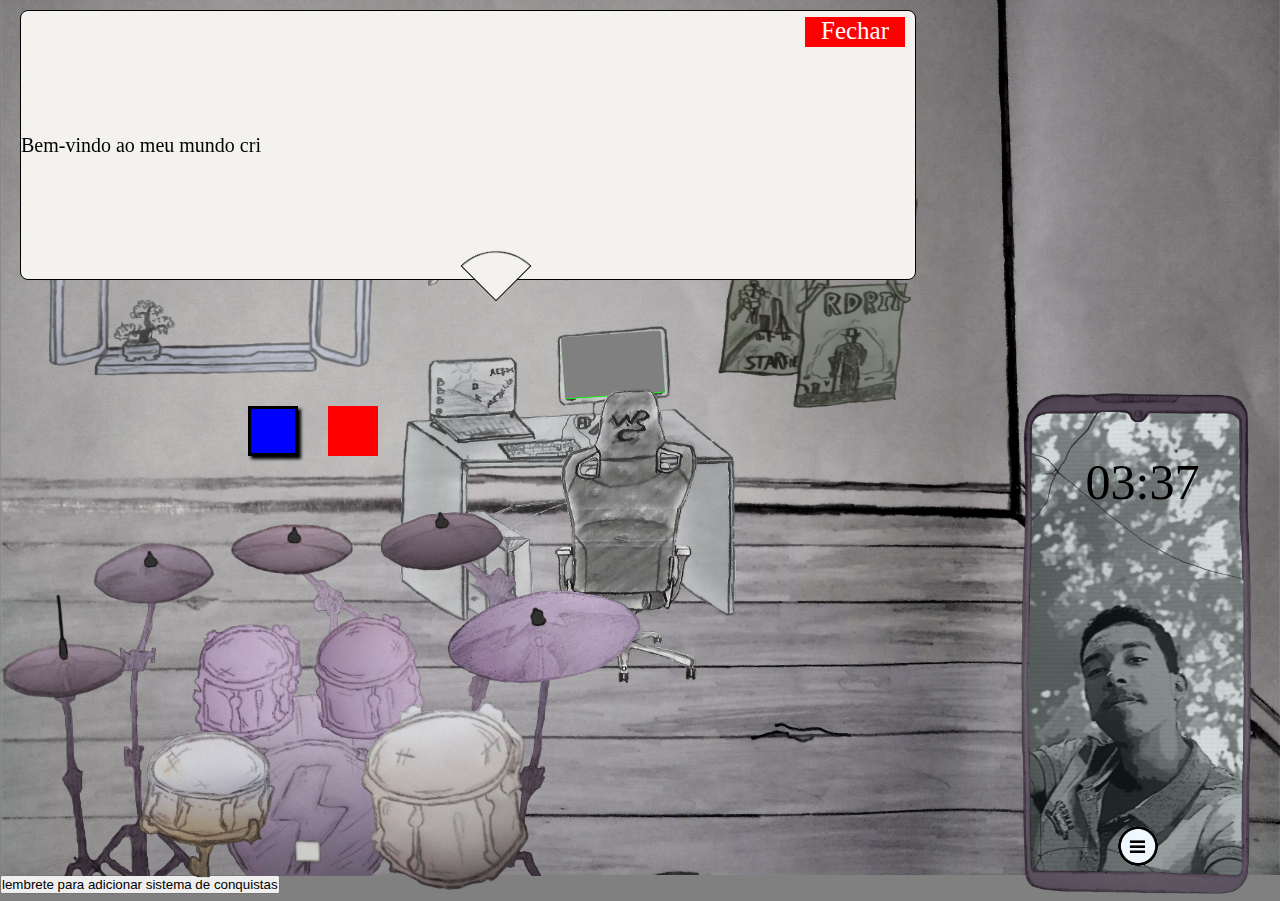
==== commit f226a2fc: "complementando sistema de linguagem" ====
--- a/index.html
+++ b/index.html
@@ -73,6 +73,8 @@
         <div class="desk-window"></div>
         <div class="desk-poster"></div>
         <div class="desk-posters"></div>
+        <div class="desk-eng"></div>
+        <div class="desk-br"></div>
       </div>
 
       <div class="second-desk">
--- a/assets/Css/style.css
+++ b/assets/Css/style.css
@@ -776,6 +776,7 @@
 .celular>div {
   position: absolute;
   top: 0;
+  height: 300px;
 }
 
 .first-screen {
@@ -2212,6 +2213,18 @@
   border: 1px solid black;
 }
 
+.dialogue-close {
+  position: absolute;
+  bottom: 232px;
+  right: 10px;
+  font-size: 25px;
+  background-color: red;
+  color: white;
+  width: 100px;
+  height: 30px;
+  cursor: pointer;
+}
+
 .dialogue-animation {
     animation-name: chair-animation;
     animation-duration: 10s;
@@ -2269,7 +2282,7 @@
 
 .desk-poster {
   position: relative;
-  bottom: 800px;
+  bottom: 950px;
   right: 150px;
   background-image: url(../Images/poster.png);
   background-position: center;
@@ -2292,8 +2305,43 @@
   height: 300px;
 }
 
-
-
+.desk-eng {
+  position: relative;
+  bottom: 1150px;
+  right: 40px;
+  background-color: red;
+  width: 50px;
+  height: 50px;
+  cursor: pointer;
+}
+
+.desk-eng:hover {
+  transition: 1s ease;
+  border: 3px solid black;
+  box-shadow: 3px 3px 3px black;
+}
+
+.desk-br {
+  position: relative;
+  bottom: 1140px;
+  right: 70px;
+  background-color: blue;
+  width: 50px;
+  height: 50px;
+  cursor: pointer;
+}
+
+.desk-br:hover {
+  transition: 1s ease;
+  border: 3px solid black;
+  box-shadow: 3px 3px 3px black;
+}
+
+.lang {
+  transition: 1s ease;
+  border: 3px solid black;
+  box-shadow: 3px 3px 3px black;
+}
 
 
 /* responsividade*/
@@ -2331,6 +2379,15 @@
     left: 250px;
     width: 120px;
   }
+
+  .desk-eng {
+    bottom: 1080px;
+  }
+
+  .desk-br {
+    bottom: 1130px;
+    right: 120px;
+  }
 }
 
 @media (max-width: 900px) {
@@ -2417,9 +2474,22 @@
     bottom: 550px;
     left: -80px;
   }
+
+  .desk-eng {
+    bottom: 870px;
+    left: 350px;
+  }
+
+  .desk-br {
+    bottom: 900px;
+    right: 30px;
+  }
 }
 
 @media (max-width: 540px) {
+  body {
+    overflow: auto;
+  }
   .desk-posters {
     left: 250px;
   }
@@ -2450,6 +2520,18 @@
   .sd-drums {
     display: none;
   }
+
+  .desk-eng {
+    bottom: 420px;
+    left: 300px;
+    z-index: 2;
+  }
+
+  .desk-br {
+    bottom: 470px;
+    left: 50px;
+    z-index: 2;
+  }
 }
 
 
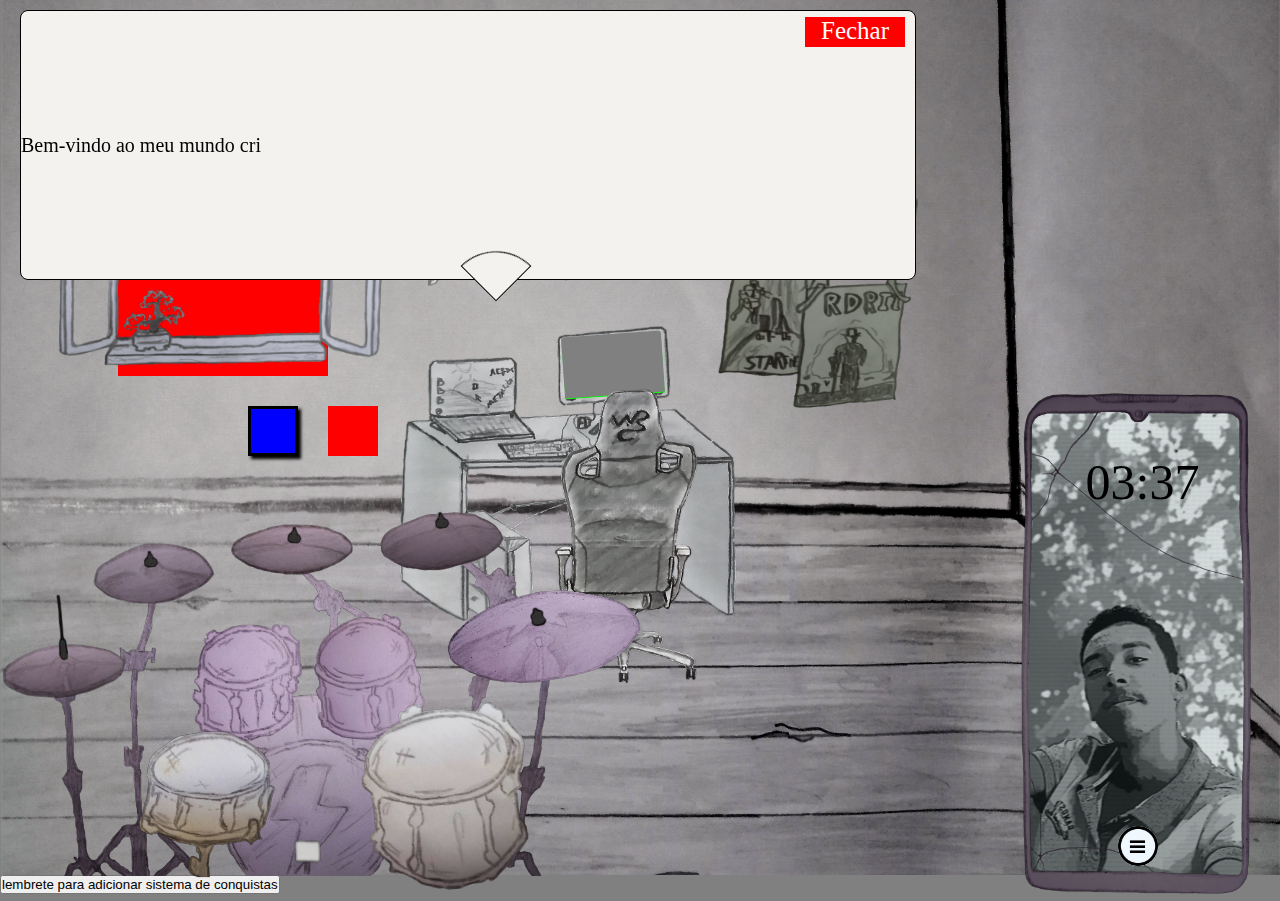
==== commit fb72caea: "adicionando janela dinamica" ====
--- a/index.html
+++ b/index.html
@@ -70,11 +70,15 @@
         <div class="desk-hand"><iframe width="100" height="61" src="https://www.youtube.com/embed/bCwcjfxvOCU?start=77" title="YouTube video player" frameborder="0" allow="accelerometer; autoplay; clipboard-write; encrypted-media; gyroscope; picture-in-picture; web-share" allowfullscreen></iframe><div class="desk-tv-grey"></div></div>
         <div class="desk-chair"></div>
         <div class="desk-estante"></div>
-        <div class="desk-window"></div>
+        <div class="desk-window">
+          <div class="desk-wind-view"></div>
+        </div>
         <div class="desk-poster"></div>
         <div class="desk-posters"></div>
         <div class="desk-eng"></div>
         <div class="desk-br"></div>
+        <div class="desk-led"></div>
+        <div class="desk-led-t"></div>
       </div>
 
       <div class="second-desk">
--- a/assets/Css/style.css
+++ b/assets/Css/style.css
@@ -1,3 +1,19 @@
+@keyframes lightBlink {
+  0%, 100% {
+      background-color: red;
+      opacity: 0.3;
+  }
+  25% {
+      background-color: yellow; 
+  }
+  50% {
+    background-color: blue;
+  }
+  75% {
+    background-color: green;
+  }
+}
+
 @keyframes chair-animation {
   0% {
     transform: rotateY(0deg)
@@ -2270,8 +2286,20 @@
 
 .desk-window {
   position: relative;
+  background-image: url(../Images/);
+  background-position: center;
+  background-size: contain;
+  background-repeat: no-repeat;
   bottom: 660px;
-  right: 700px;
+  right: 600px;
+  width: 210px;
+  height: 250px;
+}
+
+.desk-wind-view {
+  position: relative;
+  right: 70px;
+  bottom: 10px;
   background-image: url(../Images/windows.png);
   background-position: center;
   background-size: contain;
@@ -2343,6 +2371,30 @@
   box-shadow: 3px 3px 3px black;
 }
 
+.desk-led {
+  position: relative;
+  width: 6px;
+  height: 58px;
+  bottom: 1034px;
+  left: 140px;
+  animation: lightBlink 4s ease-in-out infinite;
+  border-radius: 4px;
+  transform: rotate(-1deg);
+  filter: blur(9px);
+}
+
+.desk-led-t {
+  position: relative;
+  width: 4px;
+  height: 58px;
+  bottom: 1090px;
+  left: 142px;
+  animation: lightBlink 4s ease-in-out infinite;
+  border-radius: 4px;
+  transform: rotate(-1deg);
+}
+
+
 
 /* responsividade*/
 
@@ -2358,7 +2410,7 @@
   }
 
   .desk-window {
-    right: 330px;
+    right: 250px;
   }
 
   .dialogue {
@@ -2484,6 +2536,14 @@
     bottom: 900px;
     right: 30px;
   }
+
+  .desk-led {
+    bottom: 780px;
+  }
+
+  .desk-led-t {
+    bottom: 842px;
+  }
 }
 
 @media (max-width: 540px) {
@@ -2499,6 +2559,13 @@
     left: 100px;
   }
 
+  .desk-led {
+    bottom: 780px;
+  }
+
+  .desk-led-t {
+    bottom: 842px;
+  }
 }
 
 @media (max-width: 500px) {
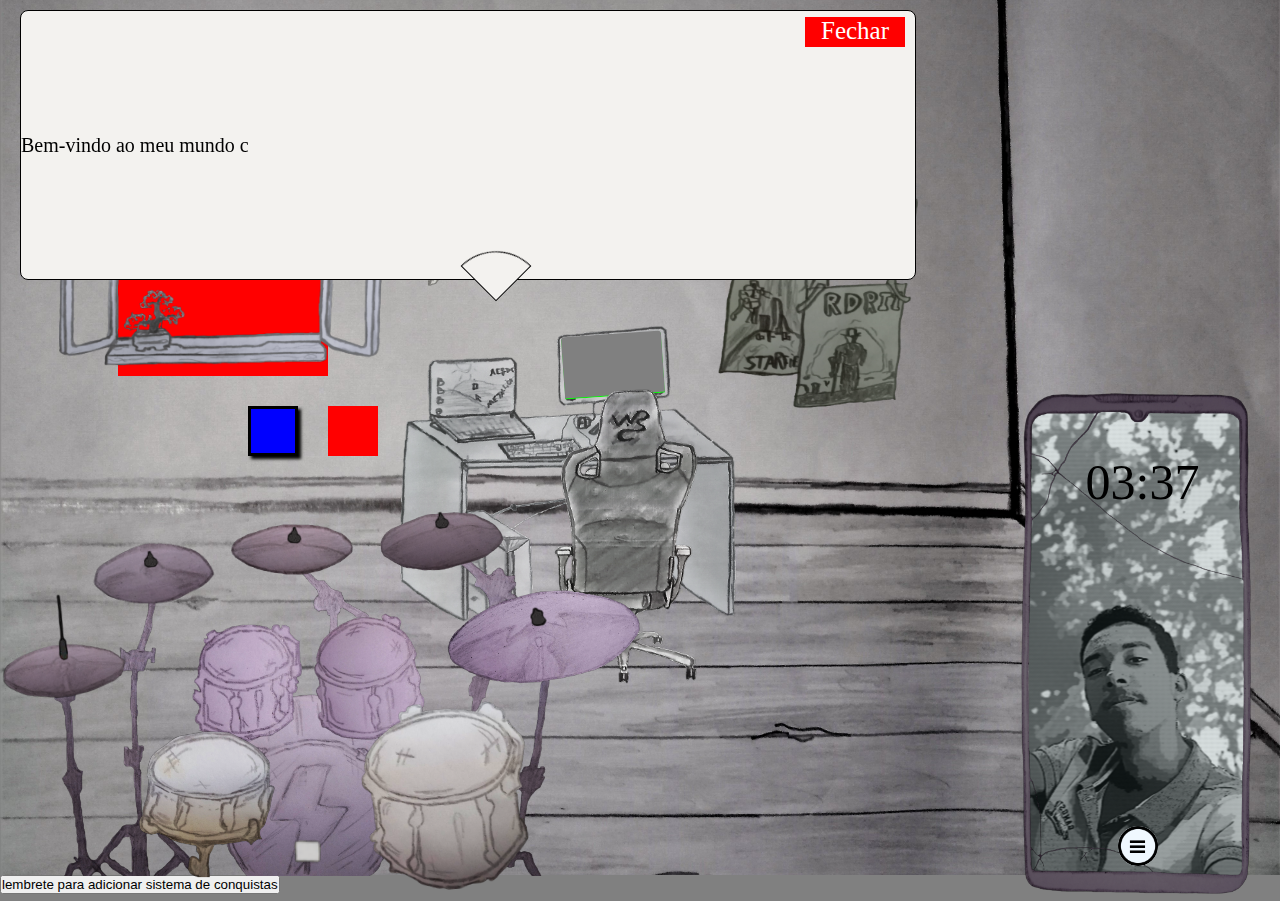
==== commit 8f801570: "adicionando botões de sair do cell" ====
--- a/index.html
+++ b/index.html
@@ -62,6 +62,7 @@
         <div data-key="Space" class="pedal click">
           <div class="pedal-drum"></div>
         </div>
+        <div class="drums-back none">Voltar</div>
       </div>
     </div>
 
@@ -101,6 +102,8 @@
             <div class="hours"></div>
             <div class="menu" title="Menu"></div>
           </div>
+
+          <div class="desk-back none">Voltar</div>
 
           <div class="bottons none">
             <div class="back">
@@ -273,7 +276,7 @@
 
           <div class="internet none">
             <div class="inter-header">
-              <div class="inter-header-logo"></div>
+              <div class="inter-header-logo">e</div>
               <div class="inter-header-search"></div>
             </div>
             <div class="inter-body"></div>
--- a/assets/Css/style.css
+++ b/assets/Css/style.css
@@ -1594,6 +1594,12 @@
 }
 
 /*app jogo da memoria*/
+.i-memory {
+  background-image: url(../Media/phone/memory-icon2.png);
+  background-position: center;
+  background-size: cover;
+}
+
 .memory {
   justify-content: flex-start;
   align-items: center;
@@ -1688,6 +1694,12 @@
 }
 
 /*app internet*/
+.i-internet {
+  background-image: url(../Media/phone/internet-icon2.png);
+  background-position: center;
+  background-size: cover;
+}
+
 .internet {
   justify-content: flex-start;
   align-items: center;
@@ -1716,6 +1728,8 @@
   background-color: red;
   width: 50px;
   height: 50px;
+  font-size: 55px;
+  color: white;
 }
 
 .inter-header-search {
@@ -1816,6 +1830,12 @@
 }
 
 /*app Quiz*/
+.i-quiz {
+  background-image: url(../Media/phone/quiz-icon2.png);
+  background-position: center;
+  background-size: cover;
+}
+
 .quiz {
   justify-content: flex-start;
   align-items: center;
@@ -1911,6 +1931,12 @@
 }
 
 /* app contact */
+.i-contact {
+  background-image: url(../Media/phone/contact-icon.png);
+  background-position: center;
+  background-size: cover;
+}
+
 .contact {
   justify-content: space-between;
   flex-direction: column;
@@ -2040,6 +2066,12 @@
 }
 
 /*app holiday*/
+.i-carrer {
+  background-image: url(../Media/phone/bio-icon.png);
+  background-position: center;
+  background-size: cover;
+}
+
 .i-calendar {
   background-image: url(../Media/phone/calendar-icon.png);
   background-position: center;
@@ -2178,6 +2210,12 @@
 
 
 /*app config */
+.i-config {
+  background-image: url(../Media/phone/config-icon.png);
+  background-position: center;
+  background-size: cover;
+}
+
 .config {
   justify-content: flex-start;
   align-items: center;
@@ -2253,9 +2291,10 @@
   justify-content: space-around;
   align-items: center;
   position: absolute;
-  background-color: green;
+  background-color: #c5c7c8;
   width: 60vw;
   height: 20vh;
+  border: 1px solid black;
 }
 
 .sd-drums {
@@ -2394,6 +2433,33 @@
   transform: rotate(-1deg);
 }
 
+.desk-back {
+  position: relative;
+  bottom: 520px;
+  left: 270px;
+  background-color: #c5c7c8;
+  border: 1px solid black;
+  width: 50px;
+  height: 50px;
+  cursor: pointer;
+  font-size: 25px;
+  color: white;
+  font-weight: 600;
+}
+
+.drums-back {
+  position: relative;
+  margin-top: 335px;
+  right: -30px;
+  background-color: #c5c7c8;
+  border: 1px solid black;
+  width: 50px;
+  height: 50px;
+  cursor: pointer;
+  font-size: 25px;
+  color: white;
+  font-weight: 600;
+}
 
 
 /* responsividade*/
@@ -2544,6 +2610,10 @@
   .desk-led-t {
     bottom: 842px;
   }
+
+  .drums-back {
+    margin-top: 235px;
+  }
 }
 
 @media (max-width: 540px) {
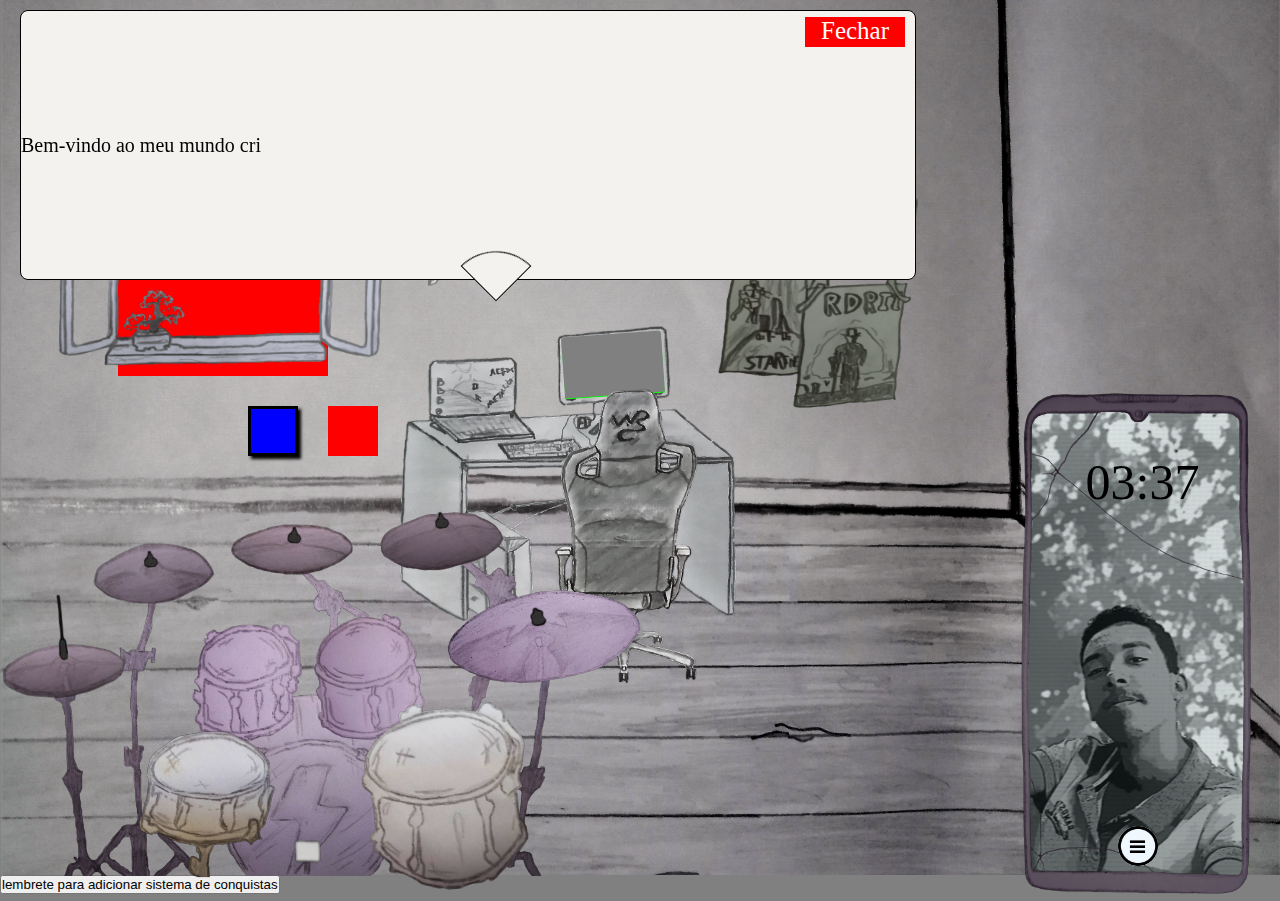
==== commit d90a1900: "corrigindo bug do botão de voltar" ====
--- a/index.html
+++ b/index.html
@@ -102,8 +102,6 @@
             <div class="hours"></div>
             <div class="menu" title="Menu"></div>
           </div>
-
-          <div class="desk-back none">Voltar</div>
 
           <div class="bottons none">
             <div class="back">
@@ -405,6 +403,8 @@
               <button>Fazer alteração</button>
             </form>
           </div>
+
+          <div class="desk-back none">Voltar</div>
         </div>
       </div>
 
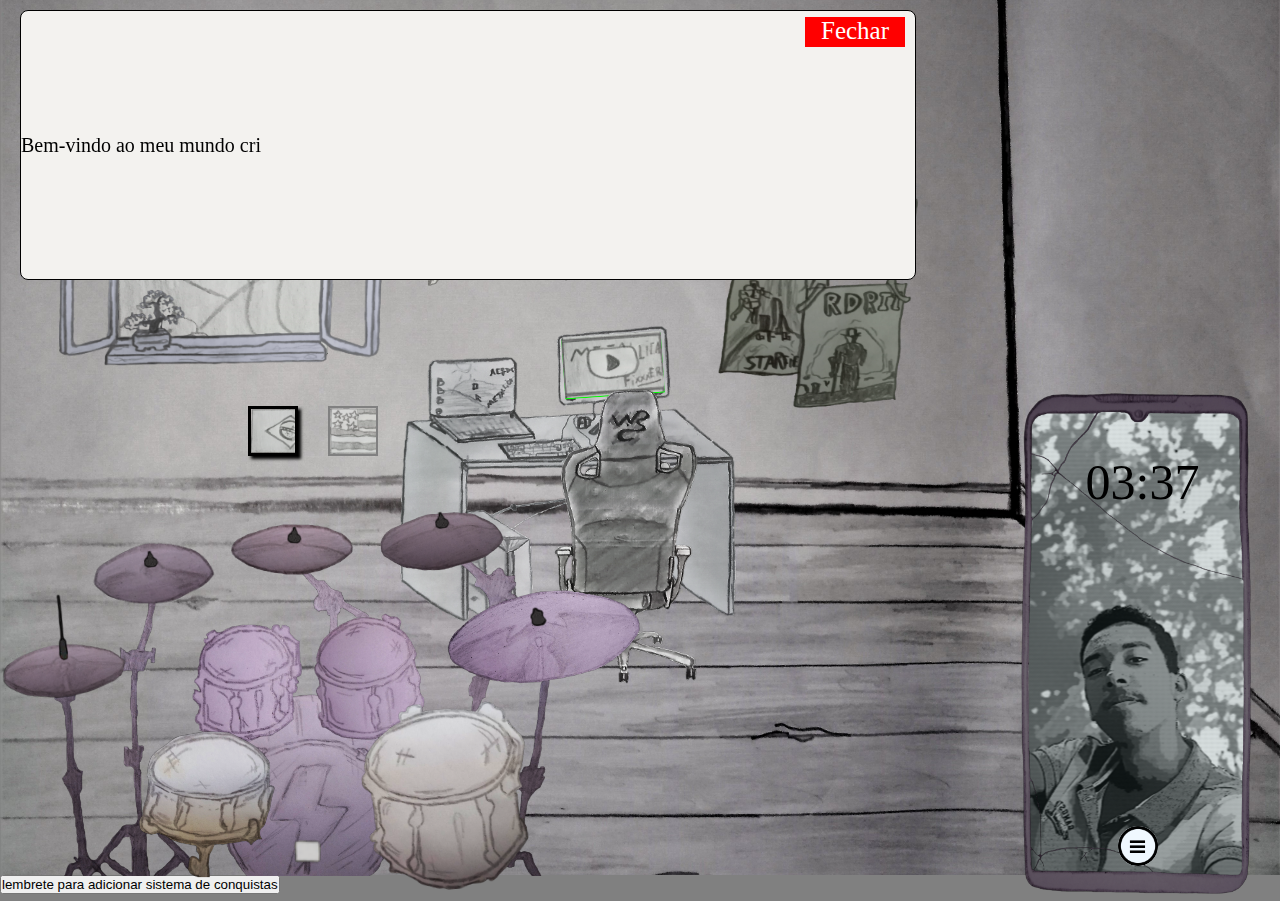
==== commit 3eaa3628: "add" ====
--- a/index.html
+++ b/index.html
@@ -8,7 +8,7 @@
   <link rel="stylesheet" href="assets/Css/style.css">
   <title>Portfolio</title>
 </head>
-
+<a href="" target="_blank"></a>
 <body>
   <div class="container">
     <div class="drums">
--- a/assets/Css/style.css
+++ b/assets/Css/style.css
@@ -745,6 +745,9 @@
 
 .desk-tv-grey {
   cursor: pointer;
+  background-image: url(../Images/tv-icon.png);
+  background-position: center;
+  background-size: contain;
   background-color: grey;
   border-radius: 3px 3px 0px 0px;
   transform: rotateZ(0deg);
@@ -1294,6 +1297,9 @@
 
 .git-h {
   position: relative;
+  background-image: url(../Media/phone/github-icon.png);
+  background-position: center;
+  background-size: contain;
   bottom: 5px;
   width: 40px;
   height: 40px;
@@ -2007,6 +2013,9 @@
 }
 
 .contact-footer-photo {
+  background-image: url(../Media/phone/contact-icon.png);
+  background-position: center;
+  background-size: contain;
   width: 50px;
   height: 50px;
   margin-bottom: 10px;
@@ -2053,6 +2062,31 @@
   flex-direction: row;
   justify-content: space-around;
   z-index: 2;
+}
+
+.contact-open-copie {
+  background-image: url(../Media/phone/copie-icon.png);
+  background-position: center;
+  background-size: contain;
+}
+
+.contact-open-go {
+  background-image: url(../Media/phone/a-icon.png);
+  background-position: center;
+  background-size: contain;
+}
+
+.contact-open-down {
+  background-image: url(../Media/phone/download-icon.png);
+  background-position: center;
+  background-size: contain;
+  background-repeat: no-repeat;
+  width: 30px;
+  height: 30px;
+  background-color: #00FF00;
+  margin-bottom: 10px;
+  z-index: 2;
+  cursor: pointer;
 }
 
 .contact-open-copie,
@@ -2255,6 +2289,7 @@
 }
 
 .dialogue-arrow {
+  display: none;
   position: absolute;
   background-color: #f3f2ef;
   border-radius: 100% 0% 100% 0% / 100% 100% 0% 0%;
@@ -2299,14 +2334,22 @@
 
 .sd-drums {
   display: flex;
-  background-color: pink;
+  background-image: url(../Images/drum-icon.png);
+  background-position: center;
+  background-size: contain;
+  background-repeat: no-repeat;
+  border: 2px solid black;
   width: 100px;
   height: 100px;
 }
 
 .sd-phone {
   display: flex;
-  background-color: red;
+  background-image: url(../Images/phone-icon.png);
+  background-position: center;
+  background-size: contain;
+  background-repeat: no-repeat;
+  border: 2px solid black;
   width: 100px;
   height: 100px;
 }
@@ -2347,6 +2390,41 @@
   height: 250px;
 }
 
+.desk-sundown {
+  background-image: url(../Images/sundown-icon.png);
+  background-position: center;
+  background-size: cover;
+  background-repeat: no-repeat;
+}
+
+.desk-sunup {
+  background-image: url(../Images/sunup-icon.png);
+  background-position: center;
+  background-size: cover;
+  background-repeat: no-repeat;
+}
+
+.desk-sunmid {
+  background-image: url(../Images/sunmid-icon.png);
+  background-position: center;
+  background-size: cover;
+  background-repeat: no-repeat;
+}
+
+.desk-sunafter {
+  background-image: url(../Images/sunafter-icon.png);
+  background-position: center;
+  background-size: cover;
+  background-repeat: no-repeat;
+}
+
+.desk-moon {
+  background-image: url(../Images/moon-icon.png);
+  background-position: center;
+  background-size: cover;
+  background-repeat: no-repeat;
+}
+
 .desk-poster {
   position: relative;
   bottom: 950px;
@@ -2374,9 +2452,13 @@
 
 .desk-eng {
   position: relative;
+  background-image: url(../Images/eng-icon.png);
+  background-position: left;
+  background-size: cover;
+  background-repeat: no-repeat;
+  border: 2px solid grey;
   bottom: 1150px;
   right: 40px;
-  background-color: red;
   width: 50px;
   height: 50px;
   cursor: pointer;
@@ -2390,9 +2472,13 @@
 
 .desk-br {
   position: relative;
+  background-image: url(../Images/br-icon.png);
+  background-position: left;
+  background-size: cover;
+  background-repeat: no-repeat;
+  border: 2px solid grey;
   bottom: 1140px;
   right: 70px;
-  background-color: blue;
   width: 50px;
   height: 50px;
   cursor: pointer;
